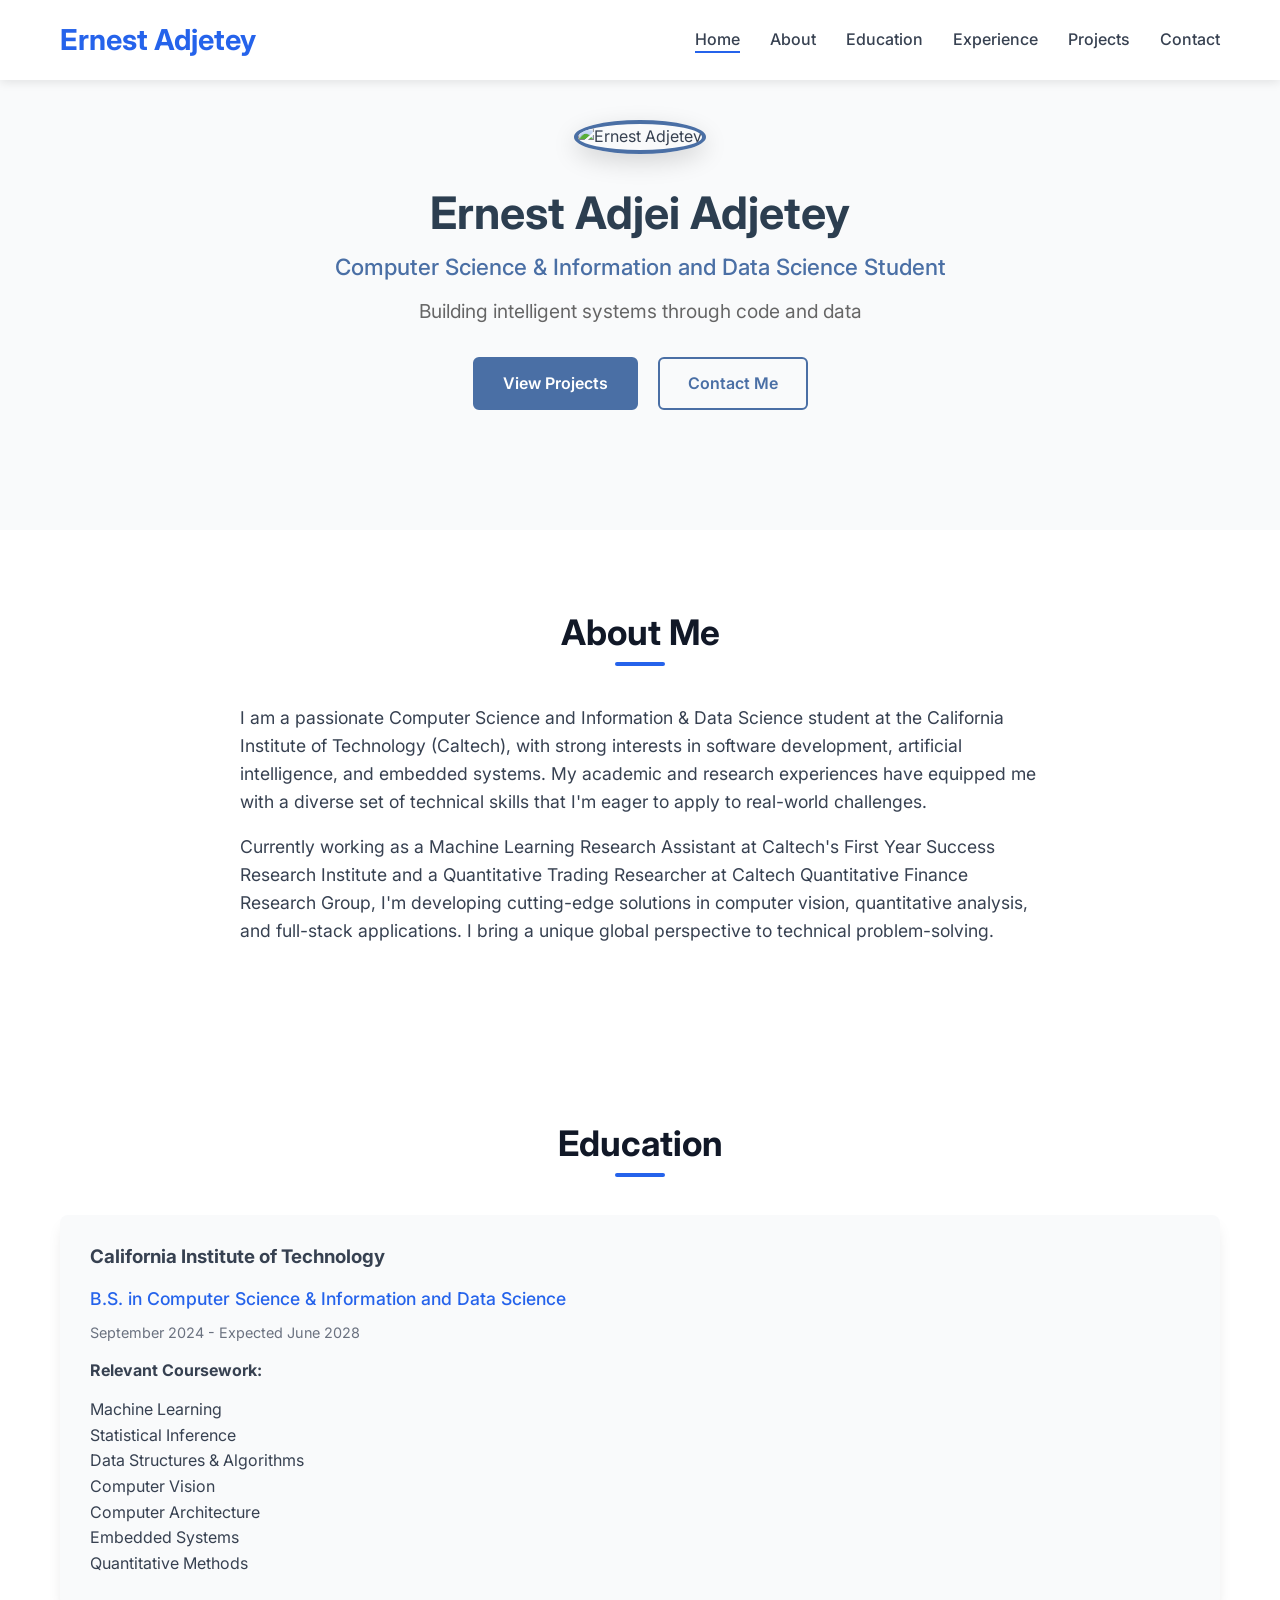
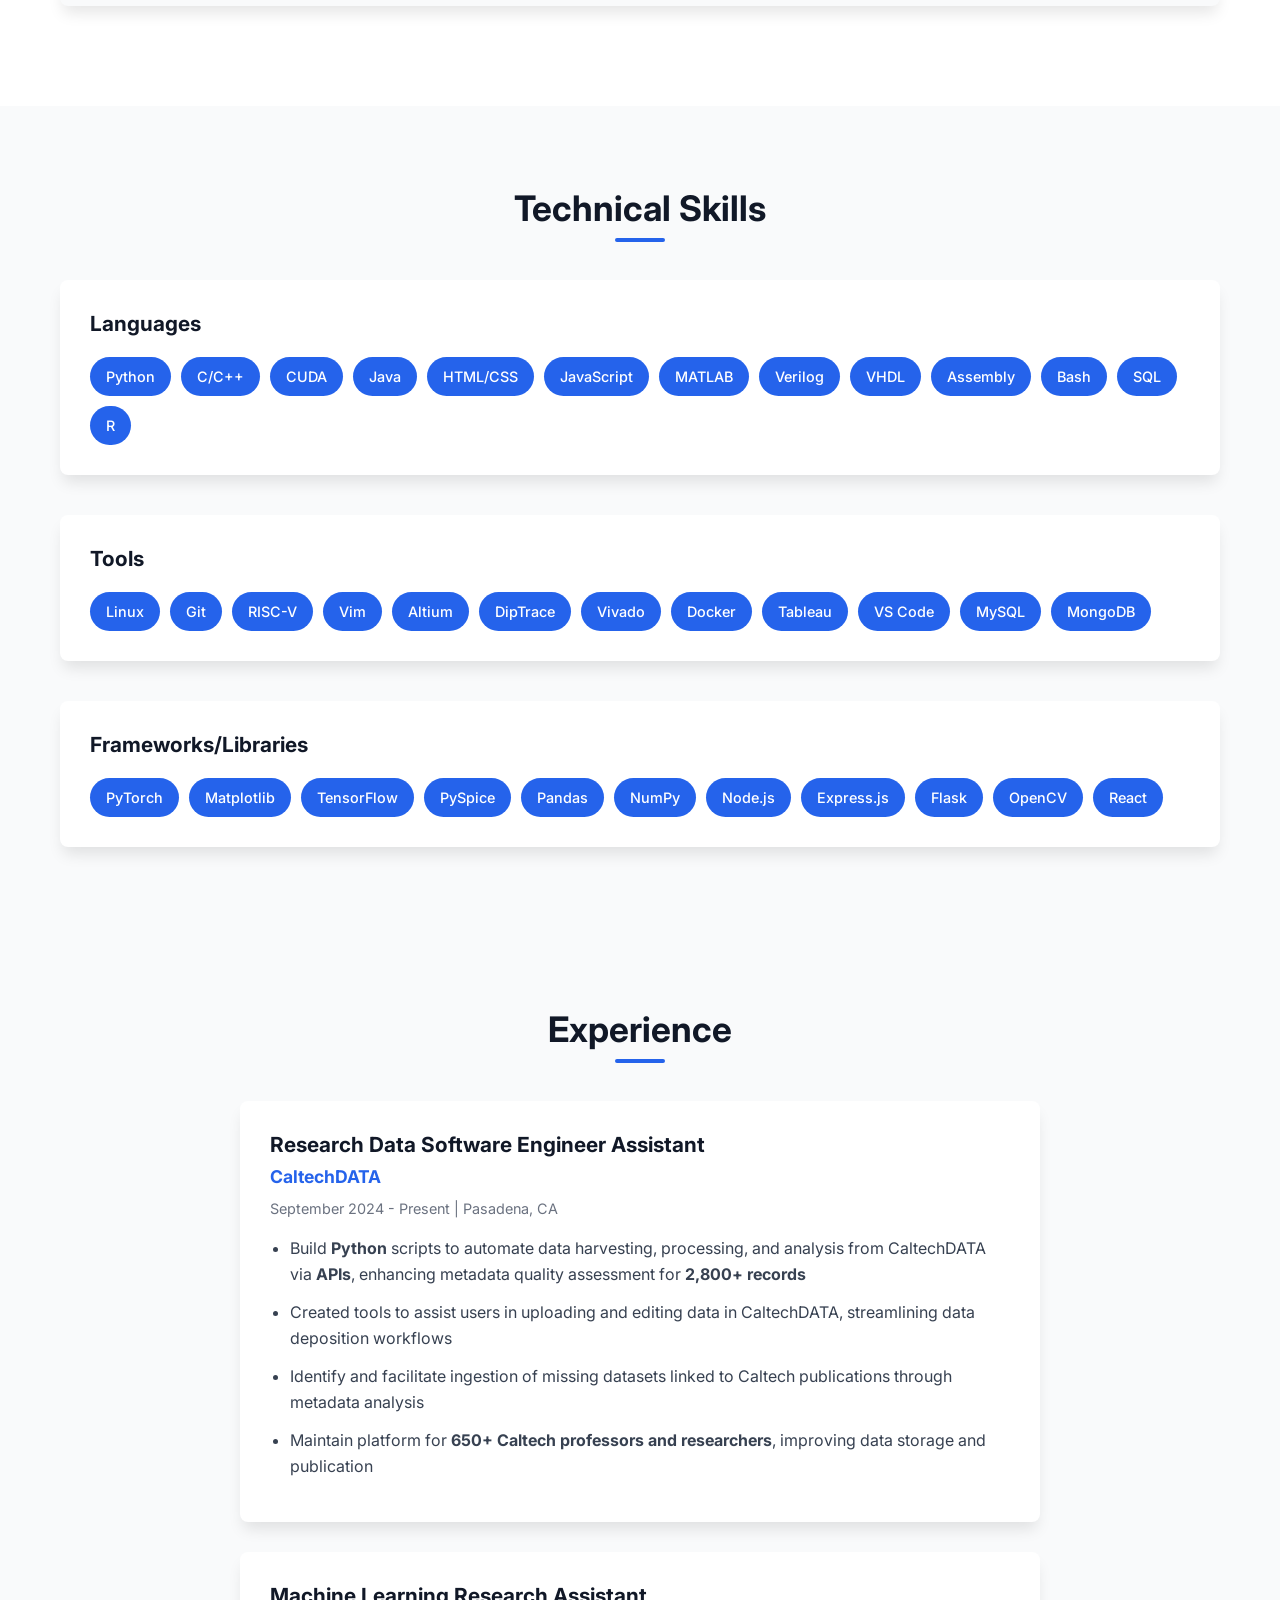
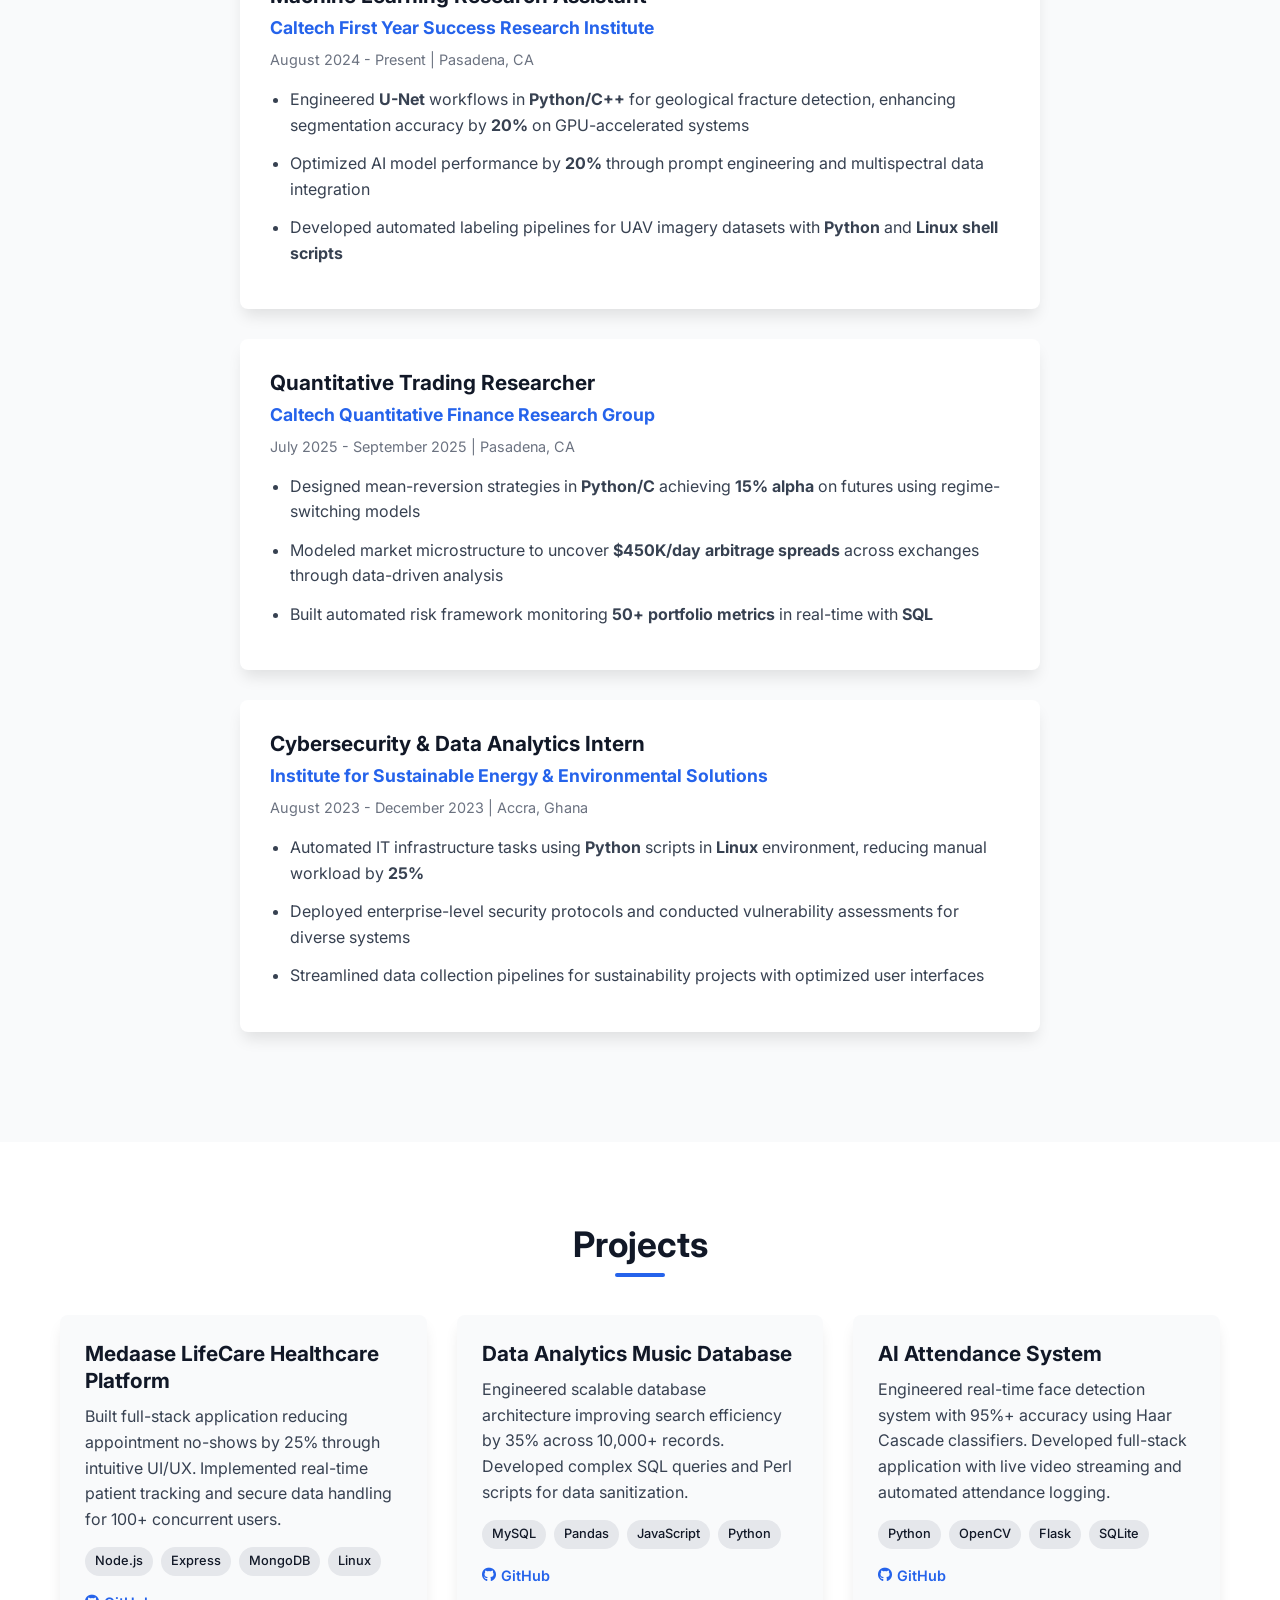
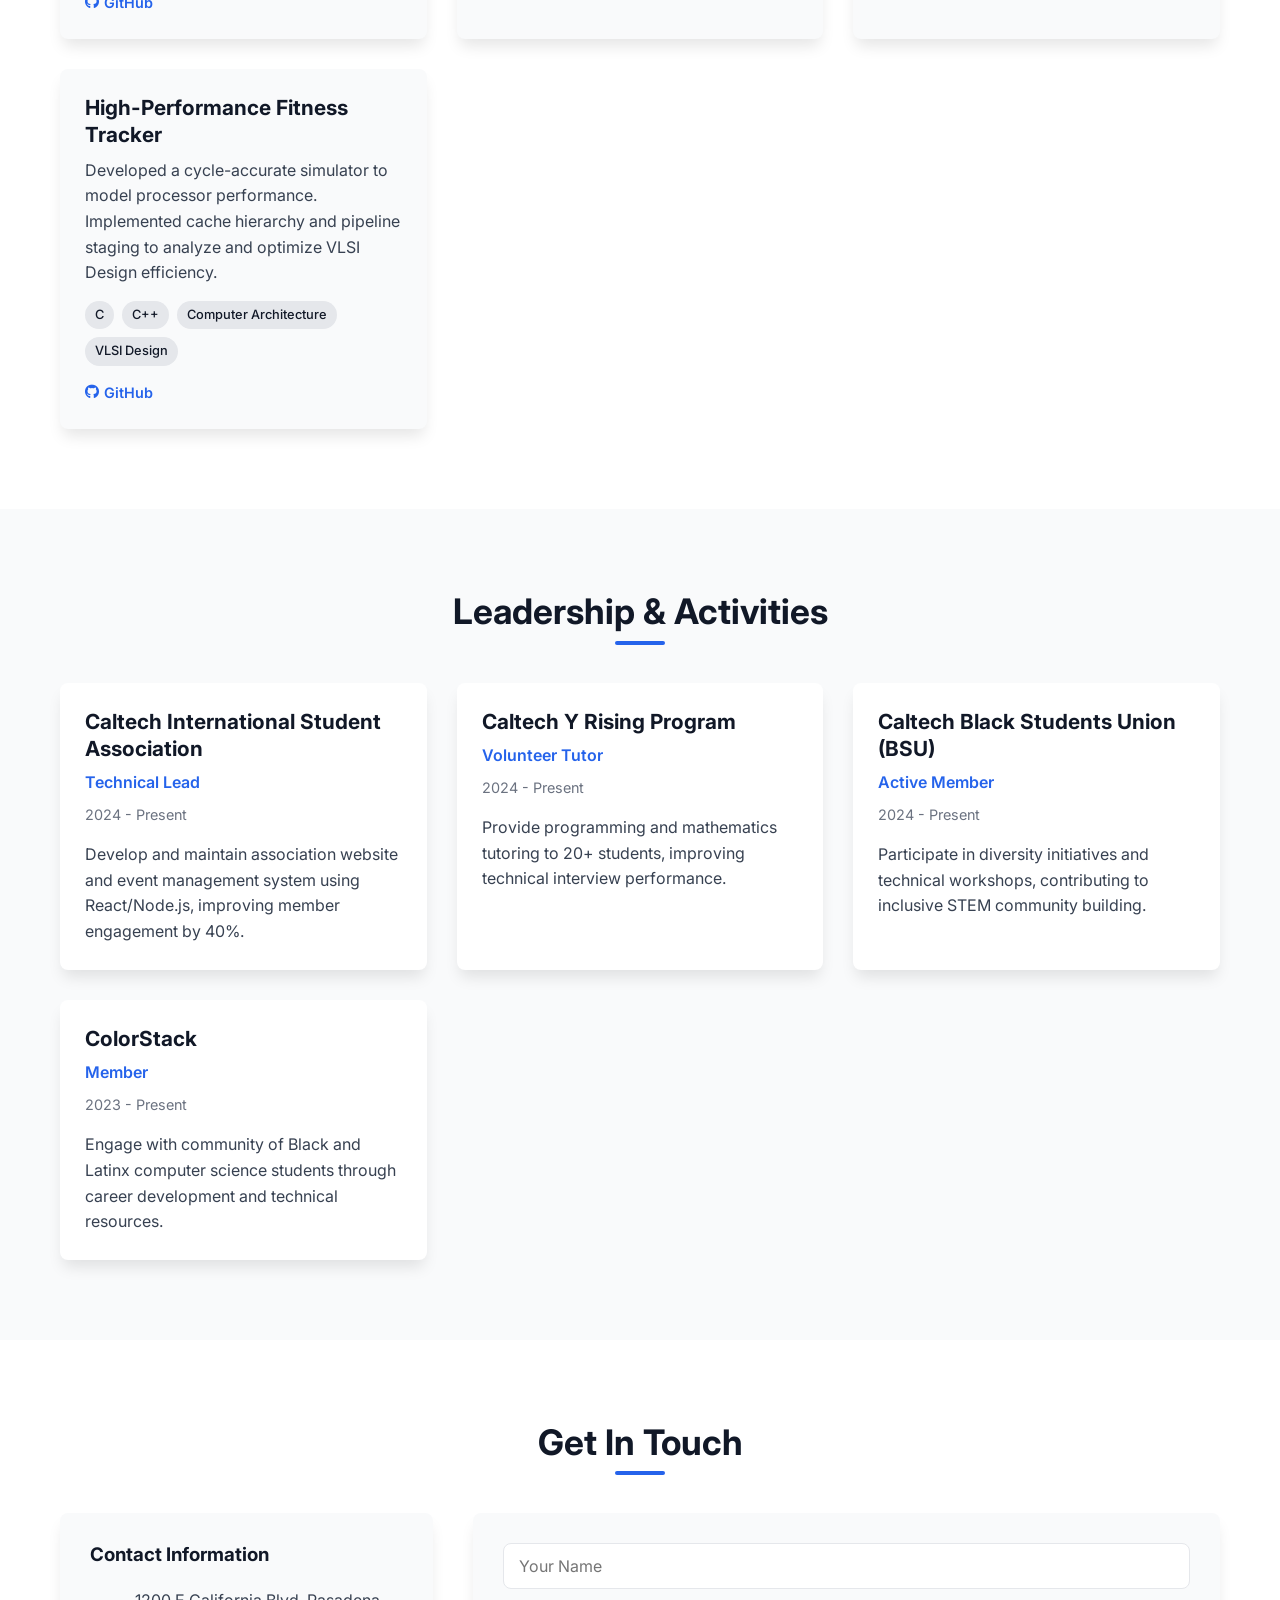
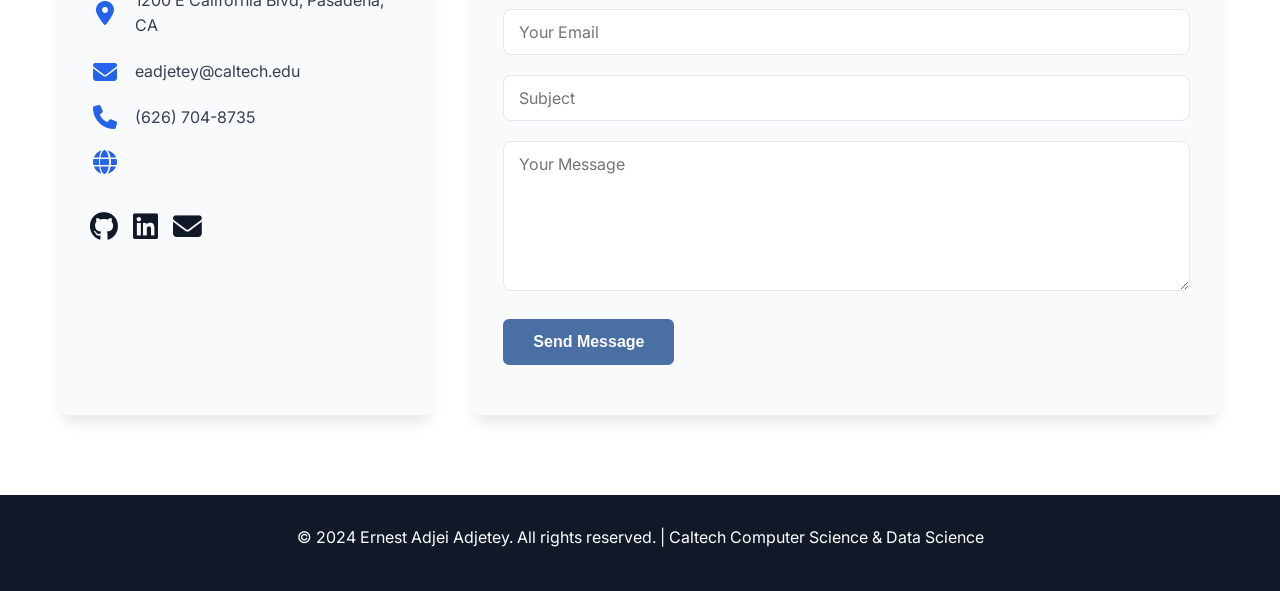
==== index.html @ bdce434f "Add files via upload" ====
<!DOCTYPE html>
<html lang="en">
<head>
    <meta charset="UTF-8">
    <meta name="viewport" content="width=device-width, initial-scale=1.0">
    <title>Ernest Adjei Adjetey | Portfolio</title>
    <link rel="stylesheet" href="style.css">
    <link rel="stylesheet" href="https://cdnjs.cloudflare.com/ajax/libs/font-awesome/6.4.0/css/all.min.css">
    <link href="https://fonts.googleapis.com/css2?family=Inter:wght@300;400;500;600;700;800&display=swap" rel="stylesheet">
</head>
<body>
    <!-- Navigation -->
    <header>
        <nav class="container">
            <div class="logo">Ernest Adjetey</div>
            <ul class="nav-links">
                <li><a href="#home" class="active">Home</a></li>
                <li><a href="#about">About</a></li>
                <li><a href="#education">Education</a></li>
                <li><a href="#experience">Experience</a></li>
                <li><a href="#projects">Projects</a></li>
                <li><a href="#contact">Contact</a></li>
            </ul>
            <div class="burger">
                <div class="line1"></div>
                <div class="line2"></div>
                <div class="line3"></div>
            </div>
        </nav>
    </header>

    <!-- Hero Section -->
    <section id="home" class="hero">
    <div class="container">
        <div class="hero-content">
            <div class="hero-image-center">
                <img src="Assets\profile.jpeg" alt="Ernest Adjetey" class="profile-img">
            </div>
            <div class="hero-text-center">
                <h1 class="hero-name">Ernest Adjei Adjetey</h1>
                <h2 class="hero-title">Computer Science & Information and Data Science Student</h2>
                <p class="hero-tagline">Building intelligent systems through code and data</p>
                <div class="cta-buttons">
                    <a href="#projects" class="btn primary-btn">View Projects</a>
                    <a href="#contact" class="btn secondary-btn">Contact Me</a>
                </div>
            </div>
        </div>
    </div>
    </section>

    <!-- About Section -->
    <section id="about" class="about">
        <div class="container">
            <h2 class="section-title">About Me</h2>
            <div class="about-content">
                <div class="about-text">
                    <p>I am a passionate Computer Science and Information & Data Science student at the California Institute of Technology (Caltech), with strong interests in software development, artificial intelligence, and embedded systems. My academic and research experiences have equipped me with a diverse set of technical skills that I'm eager to apply to real-world challenges.</p>
                    <p>Currently working as a Machine Learning Research Assistant at Caltech's First Year Success Research Institute and a Quantitative Trading Researcher at Caltech Quantitative Finance Research Group, I'm developing cutting-edge solutions in computer vision, quantitative analysis, and full-stack applications. I bring a unique global perspective to technical problem-solving.</p>
                </div>
            </div>
        </div>
    </section>

    <!-- Education Section -->
    <section id="education" class="education">
        <div class="container">
            <h2 class="section-title">Education</h2>
            <div class="education-item">
                <h3>California Institute of Technology</h3>
                <p class="degree">B.S. in Computer Science & Information and Data Science</p>
                <p class="duration">September 2024 - Expected June 2028</p>
                <h4>Relevant Coursework:</h4>
                <ul>
                    <li>Machine Learning</li>
                    <li>Statistical Inference</li>
                    <li>Data Structures & Algorithms</li>
                    <li>Computer Vision</li>
                    <li>Computer Architecture</li>
                    <li>Embedded Systems</li>
                    <li>Quantitative Methods</li>
                </ul>
            </div>
        </div>
    </section>

    <!-- Skills Section -->
    <section id="skills" class="skills">
        <div class="container">
            <h2 class="section-title">Technical Skills</h2>
            <div class="skills-content">
                <div class="skill-category">
                    <h3>Languages</h3>
                    <div class="skill-items">
                        <span class="skill-badge">Python</span>
                        <span class="skill-badge">C/C++</span>
                        <span class="skill-badge">CUDA</span>
                        <span class="skill-badge">Java</span>
                        <span class="skill-badge">HTML/CSS</span>
                        <span class="skill-badge">JavaScript</span>
                        <span class="skill-badge">MATLAB</span>
                        <span class="skill-badge">Verilog</span>
                        <span class="skill-badge">VHDL</span>
                        <span class="skill-badge">Assembly</span>
                        <span class="skill-badge">Bash</span>
                        <span class="skill-badge">SQL</span>
                        <span class="skill-badge">R</span>
                    </div>
                </div>
                <div class="skill-category">
                    <h3>Tools</h3>
                    <div class="skill-items">
                        <span class="skill-badge">Linux</span>
                        <span class="skill-badge">Git</span>
                        <span class="skill-badge">RISC-V</span>
                        <span class="skill-badge">Vim</span>
                        <span class="skill-badge">Altium</span>
                        <span class="skill-badge">DipTrace</span>
                        <span class="skill-badge">Vivado</span>
                        <span class="skill-badge">Docker</span>
                        <span class="skill-badge">Tableau</span>
                        <span class="skill-badge">VS Code</span>
                        <span class="skill-badge">MySQL</span>
                        <span class="skill-badge">MongoDB</span>
                    </div>
                </div>
                <div class="skill-category">
                    <h3>Frameworks/Libraries</h3>
                    <div class="skill-items">
                        <span class="skill-badge">PyTorch</span>
                        <span class="skill-badge">Matplotlib</span>
                        <span class="skill-badge">TensorFlow</span>
                        <span class="skill-badge">PySpice</span>
                        <span class="skill-badge">Pandas</span>
                        <span class="skill-badge">NumPy</span>
                        <span class="skill-badge">Node.js</span>
                        <span class="skill-badge">Express.js</span>
                        <span class="skill-badge">Flask</span>
                        <span class="skill-badge">OpenCV</span>
                        <span class="skill-badge">React</span>
                    </div>
                </div>
            </div>
        </div>
    </section>

    <!-- Experience Section -->
    <section id="experience" class="experience">
        <div class="container">
            <h2 class="section-title">Experience</h2>
            <div class="timeline">
                <!-- New Experience Added -->
                <div class="timeline-item">
                    <div class="timeline-content">
                        <h3>Research Data Software Engineer Assistant</h3>
                        <h4>CaltechDATA</h4>
                        <p class="duration">September 2024 - Present | Pasadena, CA</p>
                        <ul>
                            <li>Build <strong>Python</strong> scripts to automate data harvesting, processing, and analysis from CaltechDATA via <strong>APIs</strong>, enhancing metadata quality assessment for <strong>2,800+ records</strong></li>
                            <li>Created tools to assist users in uploading and editing data in CaltechDATA, streamlining data deposition workflows</li>
                            <li>Identify and facilitate ingestion of missing datasets linked to Caltech publications through metadata analysis</li>
                            <li>Maintain platform for <strong>650+ Caltech professors and researchers</strong>, improving data storage and publication</li>
                        </ul>
                    </div>
                </div>
                
                <div class="timeline-item">
                    <div class="timeline-content">
                        <h3>Machine Learning Research Assistant</h3>
                        <h4>Caltech First Year Success Research Institute</h4>
                        <p class="duration">August 2024 - Present | Pasadena, CA</p>
                        <ul>
                            <li>Engineered <strong>U-Net</strong> workflows in <strong>Python/C++</strong> for geological fracture detection, enhancing segmentation accuracy by <strong>20%</strong> on GPU-accelerated systems</li>
                            <li>Optimized AI model performance by <strong>20%</strong> through prompt engineering and multispectral data integration</li>
                            <li>Developed automated labeling pipelines for UAV imagery datasets with <strong>Python</strong> and <strong>Linux shell scripts</strong></li>
                        </ul>
                    </div>
                </div>
                
                <div class="timeline-item">
                    <div class="timeline-content">
                        <h3>Quantitative Trading Researcher</h3>
                        <h4>Caltech Quantitative Finance Research Group</h4>
                        <p class="duration">July 2025 - September 2025 | Pasadena, CA</p>
                        <ul>
                            <li>Designed mean-reversion strategies in <strong>Python/C</strong> achieving <strong>15% alpha</strong> on futures using regime-switching models</li>
                            <li>Modeled market microstructure to uncover <strong>$450K/day arbitrage spreads</strong> across exchanges through data-driven analysis</li>
                            <li>Built automated risk framework monitoring <strong>50+ portfolio metrics</strong> in real-time with <strong>SQL</strong></li>
                        </ul>
                    </div>
                </div>

                <div class="timeline-item">
                    <div class="timeline-content">
                        <h3>Cybersecurity & Data Analytics Intern</h3>
                        <h4>Institute for Sustainable Energy & Environmental Solutions</h4>
                        <p class="duration">August 2023 - December 2023 | Accra, Ghana</p>
                        <ul>
                            <li>Automated IT infrastructure tasks using <strong>Python</strong> scripts in <strong>Linux</strong> environment, reducing manual workload by <strong>25%</strong></li>
                            <li>Deployed enterprise-level security protocols and conducted vulnerability assessments for diverse systems</li>
                            <li>Streamlined data collection pipelines for sustainability projects with optimized user interfaces</li>
                        </ul>
                    </div>
                </div>
            </div>
        </div>
    </section>

    <!-- Projects Section -->
    <section id="projects" class="projects">
        <div class="container">
            <h2 class="section-title">Projects</h2>
            <div class="projects-grid">
                <!-- Project 1 -->
                <div class="project-card">
                    <div class="project-content">
                        <h3>Medaase LifeCare Healthcare Platform</h3>
                        <p>Built full-stack application reducing appointment no-shows by 25% through intuitive UI/UX. Implemented real-time patient tracking and secure data handling for 100+ concurrent users.</p>
                        <div class="tech-stack">
                            <span>Node.js</span>
                            <span>Express</span>
                            <span>MongoDB</span>
                            <span>Linux</span>
                        </div>
                        <div class="project-links">
                            <a href="https://github.com/ernest-adjetey/medaase-healthcare-system" class="project-link"><i class="fab fa-github"></i> GitHub</a>
                        </div>
                    </div>
                </div>
                <!-- Project 2 -->
                <div class="project-card">
                    <div class="project-content">
                        <h3>Data Analytics Music Database</h3>
                        <p>Engineered scalable database architecture improving search efficiency by 35% across 10,000+ records. Developed complex SQL queries and Perl scripts for data sanitization.</p>
                        <div class="tech-stack">
                            <span>MySQL</span>
                            <span>Pandas</span>
                            <span>JavaScript</span>
                            <span>Python</span>
                        </div>
                        <div class="project-links">
                            <a href="https://github.com/ernest-adjetey/music-database-app" class="project-link"><i class="fab fa-github"></i> GitHub</a>
                        </div>
                    </div>
                </div>
                <!-- Project 3 -->
                <div class="project-card">
                    <div class="project-content">
                        <h3>AI Attendance System</h3>
                        <p>Engineered real-time face detection system with 95%+ accuracy using Haar Cascade classifiers. Developed full-stack application with live video streaming and automated attendance logging.</p>
                        <div class="tech-stack">
                            <span>Python</span>
                            <span>OpenCV</span>
                            <span>Flask</span>
                            <span>SQLite</span>
                        </div>
                        <div class="project-links">
                            <a href="https://github.com/ernest-adjetey/ai-attendance-system" class="project-link"><i class="fab fa-github"></i> GitHub</a>
                        </div>
                    </div>
                </div>
                <!-- Project 4 -->
                <div class="project-card">
                    <div class="project-content">
                        <h3>High-Performance Fitness Tracker</h3>
                        <p>Developed a cycle-accurate simulator to model processor performance. Implemented cache hierarchy and pipeline staging to analyze and optimize VLSI Design efficiency.</p>
                        <div class="tech-stack">
                            <span>C</span>
                            <span>C++</span>
                            <span>Computer Architecture</span>
                            <span>VLSI Design</span>
                        </div>
                        <div class="project-links">
                            <a href="https://github.com/ernest-adjetey/fitness-tracker-db" class="project-link"><i class="fab fa-github"></i> GitHub</a>
                        </div>
                    </div>
                </div>
            </div>
        </div>
    </section>

    <!-- Activities Section -->
    <section class="activities">
        <div class="container">
            <h2 class="section-title">Leadership & Activities</h2>
            <div class="activities-grid">
                <div class="activity-card">
                    <h3>Caltech International Student Association</h3>
                    <p class="role">Technical Lead</p>
                    <p class="duration">2024 - Present</p>
                    <p>Develop and maintain association website and event management system using React/Node.js, improving member engagement by 40%.</p>
                </div>
                <div class="activity-card">
                    <h3>Caltech Y Rising Program</h3>
                    <p class="role">Volunteer Tutor</p>
                    <p class="duration">2024 - Present</p>
                    <p>Provide programming and mathematics tutoring to 20+ students, improving technical interview performance.</p>
                </div>
                <div class="activity-card">
                    <h3>Caltech Black Students Union (BSU)</h3>
                    <p class="role">Active Member</p>
                    <p class="duration">2024 - Present</p>
                    <p>Participate in diversity initiatives and technical workshops, contributing to inclusive STEM community building.</p>
                </div>
                <div class="activity-card">
                    <h3>ColorStack</h3>
                    <p class="role">Member</p>
                    <p class="duration">2023 - Present</p>
                    <p>Engage with community of Black and Latinx computer science students through career development and technical resources.</p>
                </div>
            </div>
        </div>
    </section>

    <!-- Contact Section -->
    <section id="contact" class="contact">
        <div class="container">
            <h2 class="section-title">Get In Touch</h2>
            <div class="contact-content">
                <div class="contact-info">
                    <h3>Contact Information</h3>
                    <div class="contact-item">
                        <i class="fas fa-map-marker-alt"></i>
                        <p>1200 E California Blvd, Pasadena, CA</p>
                    </div>
                    <div class="contact-item">
                        <i class="fas fa-envelope"></i>
                        <p>eadjetey@caltech.edu</p>
                    </div>
                    <div class="contact-item">
                        <i class="fas fa-phone"></i>
                        <p>(626) 704-8735</p>
                    </div>
                    <div class="contact-item">
                        <i class="fas fa-globe"></i>
                    </div>
                    <div class="social-links">
                        <a href="https://github.com/ernest-adjetey"><i class="fab fa-github"></i></a>
                        <a href="https://www.linkedin.com/in/ernest-adjetey-084008213"><i class="fab fa-linkedin"></i></a>
                        <a href="mailto:eadjetey@caltech.edu"><i class="fas fa-envelope"></i></a>
                    </div>
                </div>
                <div class="contact-form">
                    <form id="contactForm">
                        <div class="form-group">
                            <input type="text" id="name" placeholder="Your Name" required>
                        </div>
                        <div class="form-group">
                            <input type="email" id="email" placeholder="Your Email" required>
                        </div>
                        <div class="form-group">
                            <input type="text" id="subject" placeholder="Subject" required>
                        </div>
                        <div class="form-group">
                            <textarea id="message" placeholder="Your Message" required></textarea>
                        </div>
                        <button type="submit" class="btn primary-btn">Send Message</button>
                    </form>
                    <div id="form-status"></div>
                </div>
            </div>
        </div>
    </section>

    <!-- Footer -->
    <footer>
        <div class="container">
            <p>&copy; 2024 Ernest Adjei Adjetey. All rights reserved. | Caltech Computer Science & Data Science</p>
        </div>
    </footer>

    <script src="script.js"></script>
</body>
</html>
---- style.css ----
/* Base styles and variables */
:root {
    --primary-color: #2563eb;
    --secondary-color: #1d4ed8;
    --dark-color: #111827;
    --light-color: #f9fafb;
    --text-color: #374151;
    --border-color: #e5e7eb;
    --gradient: linear-gradient(135deg, #e8ebf3 0%, #36368a 100%);
    --shadow: 0 10px 15px -3px rgba(0, 0, 0, 0.1);
    --transition: all 0.3s ease;
}

* {
    margin: 0;
    padding: 0;
    box-sizing: border-box;
}

html {
    scroll-behavior: smooth;
    scroll-padding-top: 80px;
}

body {
    font-family: 'Inter', -apple-system, BlinkMacSystemFont, 'Segoe UI', Roboto, Oxygen,
        Ubuntu, Cantarell, 'Open Sans', 'Helvetica Neue', sans-serif;
    line-height: 1.6;
    color: var(--text-color);
    background-color: var(--light-color);
    overflow-x: hidden;
}

.container {
    width: 100%;
    max-width: 1200px;
    margin: 0 auto;
    padding: 0 20px;
}

section {
    padding: 80px 0;
}

h1, h2, h3, h4, h5, h6 {
    margin-bottom: 1rem;
    line-height: 1.3;
}

a {
    text-decoration: none;
    color: inherit;
    transition: var(--transition);
}

ul {
    list-style: none;
}

img {
    max-width: 100%;
    height: auto;
}

.section-title {
    font-size: 2.2rem;
    font-weight: 700;
    text-align: center;
    margin-bottom: 3rem;
    position: relative;
    color: var(--dark-color);
}

.section-title::after {
    content: '';
    position: absolute;
    bottom: -10px;
    left: 50%;
    transform: translateX(-50%);
    width: 50px;
    height: 4px;
    background: var(--primary-color);
    border-radius: 2px;
}

.btn {
    display: inline-block;
    padding: 12px 28px;
    border-radius: 8px;
    font-weight: 600;
    text-align: center;
    cursor: pointer;
    transition: var(--transition);
    border: none;
    outline: none;
}

.primary-btn {
    background: var(--primary-color);
    color: white;
}

.primary-btn:hover {
    background: var(--secondary-color);
    transform: translateY(-3px);
    box-shadow: var(--shadow);
}

.secondary-btn {
    background: transparent;
    color: var(--primary-color);
    border: 2px solid var(--primary-color);
}

.secondary-btn:hover {
    background: var(--primary-color);
    color: white;
    transform: translateY(-3px);
    box-shadow: var(--shadow);
}

/* Header styles */
header {
    position: fixed;
    top: 0;
    left: 0;
    width: 100%;
    background-color: rgba(255, 255, 255, 0.95);
    box-shadow: 0 2px 10px rgba(0, 0, 0, 0.1);
    z-index: 1000;
    backdrop-filter: blur(10px);
    transition: var(--transition);
}

header .container {
    display: flex;
    justify-content: space-between;
    align-items: center;
    height: 80px;
}

.logo {
    font-size: 1.8rem;
    font-weight: 700;
    color: var(--primary-color);
}

.nav-links {
    display: flex;
    gap: 30px;
}

.nav-links a {
    font-weight: 500;
    position: relative;
}

.nav-links a::after {
    content: '';
    position: absolute;
    width: 0;
    height: 2px;
    bottom: -4px;
    left: 0;
    background-color: var(--primary-color);
    transition: var(--transition);
}

.nav-links a:hover::after,
.nav-links a.active::after {
    width: 100%;
}

.burger {
    display: none;
    cursor: pointer;
}

.burger div {
    width: 25px;
    height: 3px;
    background-color: var(--dark-color);
    margin: 5px;
    transition: all 0.3s ease;
}

/* Hero Section - Centered Layout */
.hero-content {
    display: flex;
    flex-direction: column;
    align-items: center;
    text-align: center;
    padding: 40px 0;
}

.hero-image-center {
    margin-bottom: 30px;
}

.profile-img {
    width: 250px;
    height: 250px;
    border-radius: 50%;
    object-fit: cover;
    border: 4px solid #4a6fa5;
    box-shadow: 0 8px 25px rgba(0, 0, 0, 0.15);
}

.hero-text-center {
    max-width: 800px;
    margin: 0 auto;
}

.hero-name {
    font-size: 2.8rem;
    margin-bottom: 10px;
    color: #2c3e50;
}

.hero-title {
    font-size: 1.4rem;
    color: #4a6fa5;
    margin-bottom: 15px;
    font-weight: 500;
}

.hero-tagline {
    font-size: 1.2rem;
    color: #666;
    margin-bottom: 30px;
    line-height: 1.6;
    max-width: 600px;
    margin-left: auto;
    margin-right: auto;
}

.cta-buttons {
    display: flex;
    gap: 20px;
    justify-content: center;
    flex-wrap: wrap;
}

.btn {
    padding: 12px 28px;
    border-radius: 6px;
    text-decoration: none;
    font-weight: 600;
    font-size: 1rem;
    transition: all 0.3s ease;
    display: inline-block;
}

.primary-btn {
    background-color: #4a6fa5;
    color: white;
    border: 2px solid #4a6fa5;
}

.primary-btn:hover {
    background-color: #3a5a80;
    border-color: #3a5a80;
    transform: translateY(-2px);
    box-shadow: 0 5px 15px rgba(74, 111, 165, 0.3);
}

.secondary-btn {
    background-color: transparent;
    color: #4a6fa5;
    border: 2px solid #4a6fa5;
}

.secondary-btn:hover {
    background-color: #4a6fa5;
    color: white;
    transform: translateY(-2px);
}

/* Mobile responsive */
@media (max-width: 768px) {
    .hero-name {
        font-size: 2.2rem;
    }
    
    .hero-title {
        font-size: 1.2rem;
    }
    
    .hero-tagline {
        font-size: 1.1rem;
    }
    
    .profile-img {
        width: 220px;
        height: 220px;
    }
    
    .cta-buttons {
        flex-direction: column;
        align-items: center;
    }
    
    .btn {
        width: 200px;
        text-align: center;
    }
}

/* About section */
.about {
    background-color: white;
}

.about-content {
    display: flex;
    justify-content: center;
    align-items: center;
    gap: 40px;
}

.profile-image {
    flex-shrink: 0;
    width: 200px;
    height: 200px;
    overflow: hidden;
    border-radius: 50%;
    box-shadow: var(--shadow);
    border: 4px solid var(--primary-color);
}

.profile-image img {
    width: 100%;
    height: 100%;
    object-fit: cover;
}

.about-text {
    max-width: 800px;
    font-size: 1.1rem;
}

.about-text p {
    margin-bottom: 1rem;
}

/* Skills section */
.skills {
    background-color: var(--light-color);
}

.skills-content {
    display: grid;
    grid-template-columns: 1fr;
    gap: 40px;
}

.skill-category {
    background: white;
    border-radius: 8px;
    padding: 30px;
    box-shadow: var(--shadow);
}

.skill-category h3 {
    margin-bottom: 20px;
    font-size: 1.3rem;
    color: var(--dark-color);
}

.skill-items {
    display: flex;
    flex-wrap: wrap;
    gap: 10px;
}

.skill-badge {
    background-color: var(--primary-color);
    color: white;
    padding: 8px 16px;
    border-radius: 20px;
    font-size: 0.9rem;
    font-weight: 500;
}

/* Education section */
.education {
    background-color: white;
}

.education-item {
    background: var(--light-color);
    border-radius: 8px;
    padding: 30px;
    box-shadow: var(--shadow);
    margin-bottom: 20px;
}

.education-info h3 {
    font-size: 1.4rem;
    color: var(--dark-color);
}

.degree {
    font-size: 1.1rem;
    font-weight: 500;
    color: var(--primary-color);
    margin-bottom: 0.5rem;
}

.duration {
    font-size: 0.9rem;
    color: #6b7280;
    margin-bottom: 1rem;
}

.education-info h4 {
    font-size: 1.1rem;
    margin-top: 1rem;
    margin-bottom: 0.5rem;
}

.education-info ul {
    list-style-type: disc;
    padding-left: 20px;
}

.education-info li {
    margin-bottom: 0.5rem;
}

/* Experience section */
.experience {
    background-color: var(--light-color);
}

.timeline {
    position: relative;
    max-width: 800px;
    margin: 0 auto;
}

.timeline-item {
    position: relative;
    background: white;
    border-radius: 8px;
    padding: 30px;
    box-shadow: var(--shadow);
    margin-bottom: 30px;
}

.timeline-content h3 {
    font-size: 1.3rem;
    color: var(--dark-color);
    margin-bottom: 0.5rem;
}

.timeline-content h4 {
    font-size: 1.1rem;
    color: var(--primary-color);
    margin-bottom: 0.5rem;
}

.timeline-content ul {
    list-style-type: disc;
    padding-left: 20px;
    margin-top: 1rem;
}

.timeline-content li {
    margin-bottom: 0.8rem;
}

/* Projects section */
.projects {
    background-color: white;
}

.projects-grid {
    display: grid;
    grid-template-columns: repeat(auto-fill, minmax(300px, 1fr));
    gap: 30px;
}

.project-card {
    background: var(--light-color);
    border-radius: 8px;
    overflow: hidden;
    box-shadow: var(--shadow);
    transition: var(--transition);
}

.project-card:hover {
    transform: translateY(-5px);
    box-shadow: 0 15px 30px rgba(0, 0, 0, 0.15);
}

.project-content {
    padding: 25px;
}

.project-content h3 {
    font-size: 1.3rem;
    margin-bottom: 10px;
    color: var(--dark-color);
}

.project-content p {
    margin-bottom: 15px;
    color: var(--text-color);
}

.tech-stack {
    display: flex;
    flex-wrap: wrap;
    gap: 8px;
    margin-bottom: 15px;
}

.tech-stack span {
    background-color: #e5e7eb;
    color: var(--dark-color);
    padding: 4px 10px;
    border-radius: 20px;
    font-size: 0.8rem;
    font-weight: 500;
}

.project-links {
    display: flex;
    gap: 15px;
    margin-top: 15px;
}

.project-link {
    color: var(--primary-color);
    font-weight: 600;
    font-size: 0.9rem;
    display: flex;
    align-items: center;
    gap: 5px;
}

.project-link:hover {
    text-decoration: underline;
}

/* Activities section */
.activities {
    background-color: var(--light-color);
}

.activities-grid {
    display: grid;
    grid-template-columns: repeat(auto-fill, minmax(300px, 1fr));
    gap: 30px;
}

.activity-card {
    background: white;
    border-radius: 8px;
    padding: 25px;
    box-shadow: var(--shadow);
    transition: var(--transition);
}

.activity-card:hover {
    transform: translateY(-5px);
    box-shadow: 0 15px 30px rgba(0, 0, 0, 0.15);
}

.activity-card h3 {
    font-size: 1.3rem;
    color: var(--dark-color);
    margin-bottom: 0.5rem;
}

.role {
    font-weight: 600;
    color: var(--primary-color);
    margin-bottom: 0.5rem;
}

.duration {
    font-size: 0.9rem;
    color: #6b7280;
    margin-bottom: 1rem;
}

/* Contact section */
.contact {
    background-color: white;
}

.contact-content {
    display: grid;
    grid-template-columns: 1fr 2fr;
    gap: 40px;
}

.contact-info {
    background: var(--light-color);
    border-radius: 8px;
    padding: 30px;
    box-shadow: var(--shadow);
}

.contact-info h3 {
    margin-bottom: 20px;
    color: var(--dark-color);
}

.contact-item {
    display: flex;
    align-items: center;
    margin-bottom: 20px;
}

.contact-item i {
    font-size: 1.5rem;
    color: var(--primary-color);
    margin-right: 15px;
    min-width: 30px;
    text-align: center;
}

.social-links {
    display: flex;
    gap: 15px;
    margin-top: 30px;
}

.social-links a {
    font-size: 1.8rem;
    color: var(--dark-color);
    transition: var(--transition);
}

.social-links a:hover {
    color: var(--primary-color);
    transform: translateY(-3px);
}

.contact-form {
    background: var(--light-color);
    border-radius: 8px;
    padding: 30px;
    box-shadow: var(--shadow);
}

.form-group {
    margin-bottom: 20px;
}

.form-group input,
.form-group textarea {
    width: 100%;
    padding: 12px 15px;
    border-radius: 8px;
    border: 1px solid var(--border-color);
    font-size: 1rem;
    transition: var(--transition);
    font-family: inherit;
}

.form-group input:focus,
.form-group textarea:focus {
    outline: none;
    border-color: var(--primary-color);
    box-shadow: 0 0 0 3px rgba(37, 99, 235, 0.2);
}

.form-group textarea {
    min-height: 150px;
    resize: vertical;
}

/* Form status messages */
#form-status {
    margin-top: 20px;
}

.form-success {
    color: #059669;
    padding: 10px;
    background-color: #d1fae5;
    border-radius: 6px;
}

.form-error {
    color: #dc2626;
    padding: 10px;
    background-color: #fee2e2;
    border-radius: 6px;
}

/* Footer */
footer {
    background-color: var(--dark-color);
    color: white;
    text-align: center;
    padding: 30px 0;
}

footer p {
    margin-bottom: 10px;
}

/* Animation for project cards */
@keyframes fadeInUp {
    from {
        opacity: 0;
        transform: translateY(30px);
    }
    to {
        opacity: 1;
        transform: translateY(0);
    }
}

.project-card {
    animation: fadeInUp 0.6s ease-out;
}

/* Media queries for responsiveness */
@media screen and (max-width: 992px) {
    .contact-content {
        grid-template-columns: 1fr;
    }
    
    .hero-name {
        font-size: 3rem;
    }
    
    .hero-title {
        font-size: 1.5rem;
    }
}

@media screen and (max-width: 768px) {
    body {
        font-size: 0.95rem;
    }
    
    .section-title {
        font-size: 1.8rem;
    }
    
    .hero-name {
        font-size: 2.5rem;
    }
    
    .hero-title {
        font-size: 1.3rem;
    }
    
    .cta-buttons {
        flex-direction: column;
        align-items: center;
    }
    
    .cta-buttons .btn {
        width: 200px;
        margin-bottom: 10px;
    }
    
    .nav-links {
        position: fixed;
        right: 0;
        height: 92vh;
        top: 80px;
        background-color: rgba(255, 255, 255, 0.95);
        backdrop-filter: blur(10px);
        display: flex;
        flex-direction: column;
        align-items: center;
        justify-content: space-around;
        width: 50%;
        transform: translateX(100%);
        transition: transform 0.5s ease-in;
        box-shadow: -5px 0 10px rgba(0, 0, 0, 0.1);
        z-index: -1;
        padding: 20px 0;
    }
    
    .nav-active {
        transform: translateX(0%);
    }
    
    .burger {
        display: block;
    }
    
    .about-content {
        text-align: center;
    }
    
    .projects-grid,
    .activities-grid {
        grid-template-columns: 1fr;
    }
    
    .toggle .line1 {
        transform: rotate(-45deg) translate(-5px, 6px);
    }
    
    .toggle .line2 {
        opacity: 0;
    }
    
    .toggle .line3 {
        transform: rotate(45deg) translate(-5px, -6px);
    }
}

@media screen and (max-width: 576px) {
    .nav-links {
        width: 100%;
    }
    
    .hero-name {
        font-size: 2rem;
    }
    
    .hero-title {
        font-size: 1.1rem;
    }
    
    .hero-tagline {
        font-size: 1rem;
    }
    
    .container {
        padding: 0 15px;
    }
    
    section {
        padding: 60px 0;
    }
}
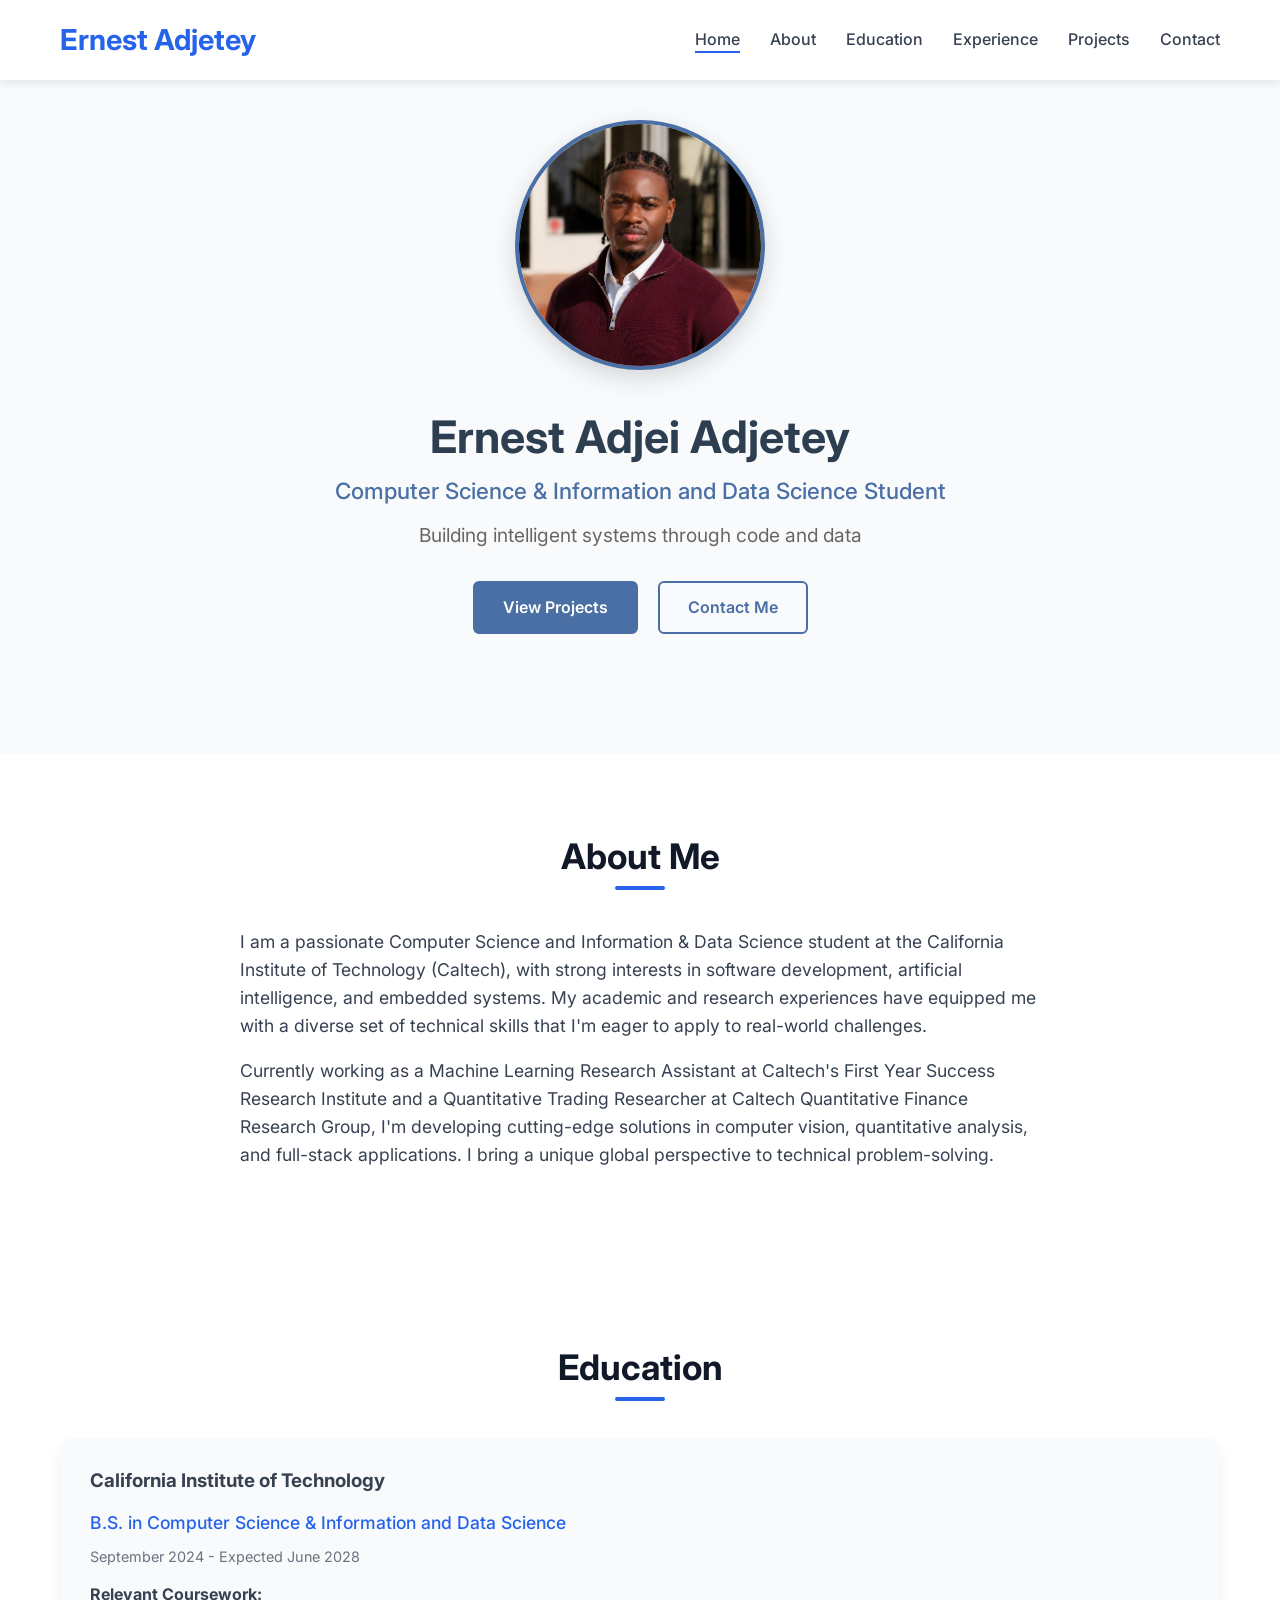
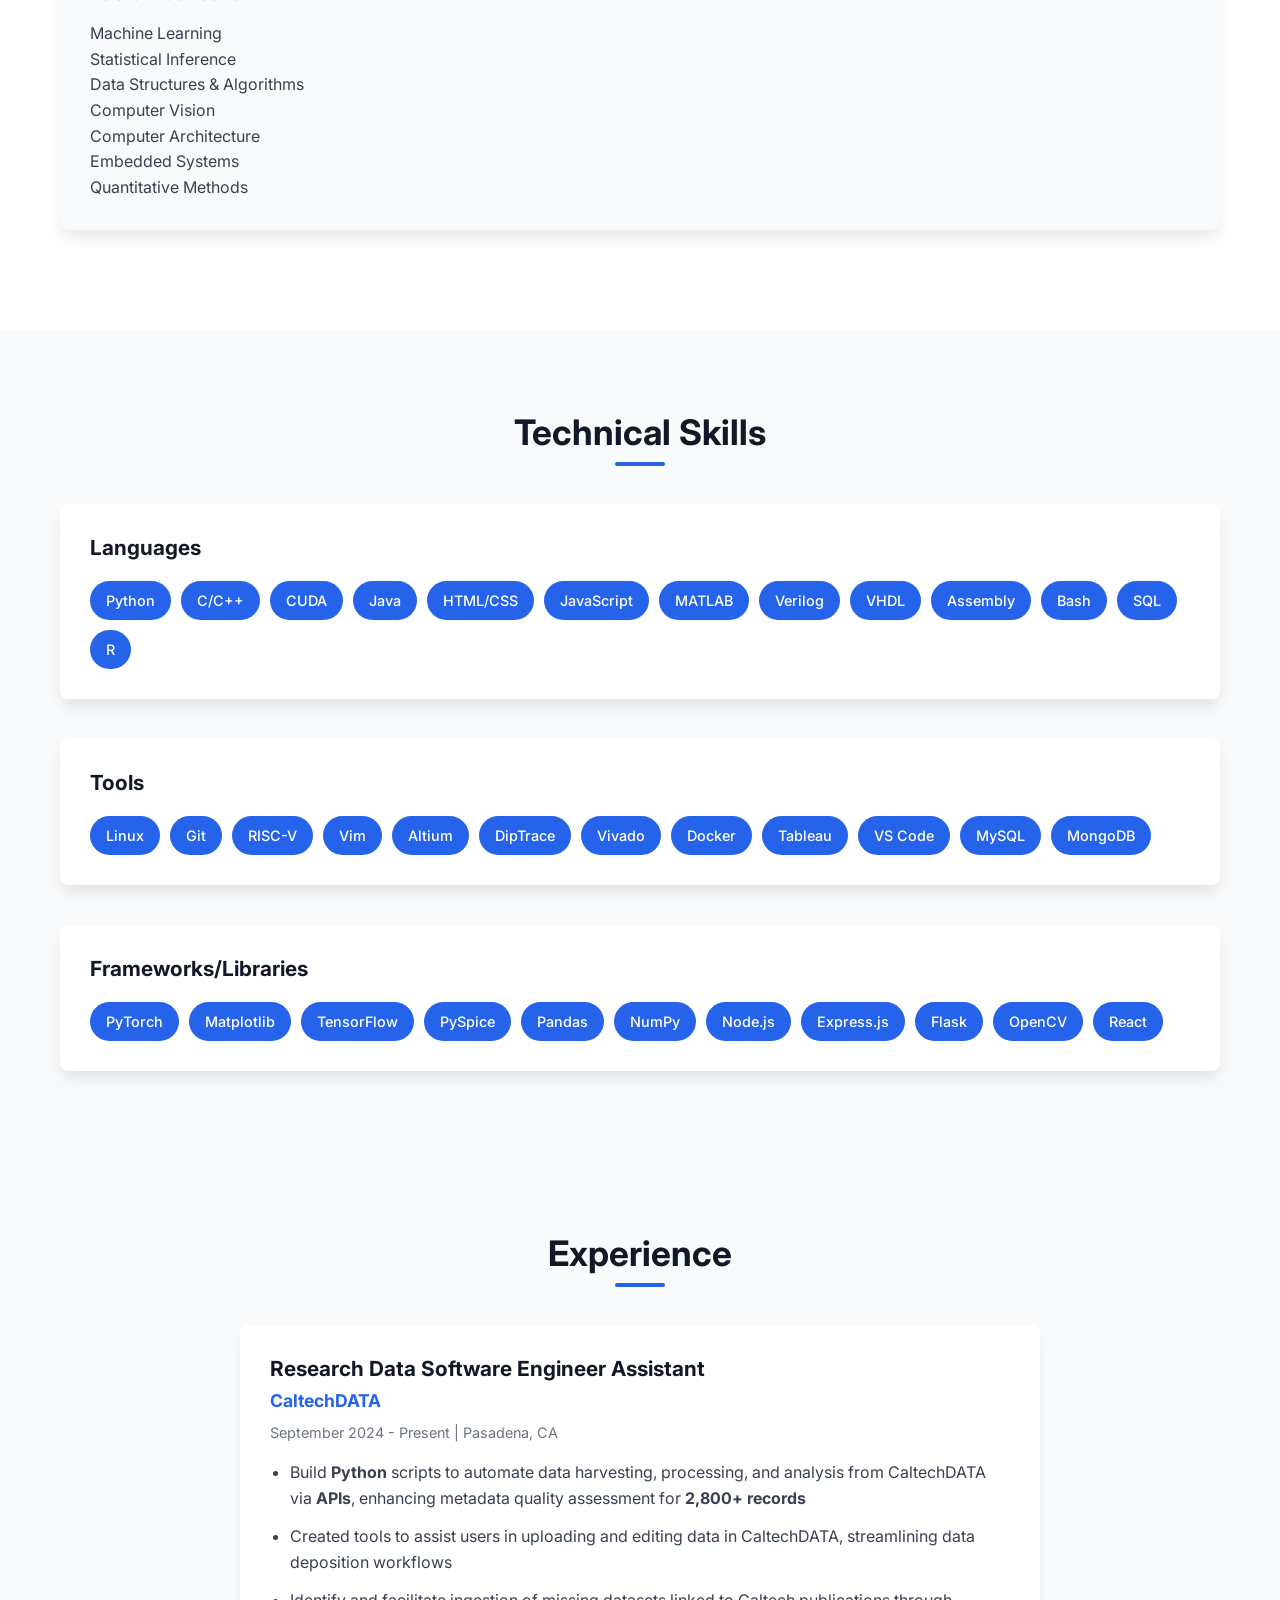
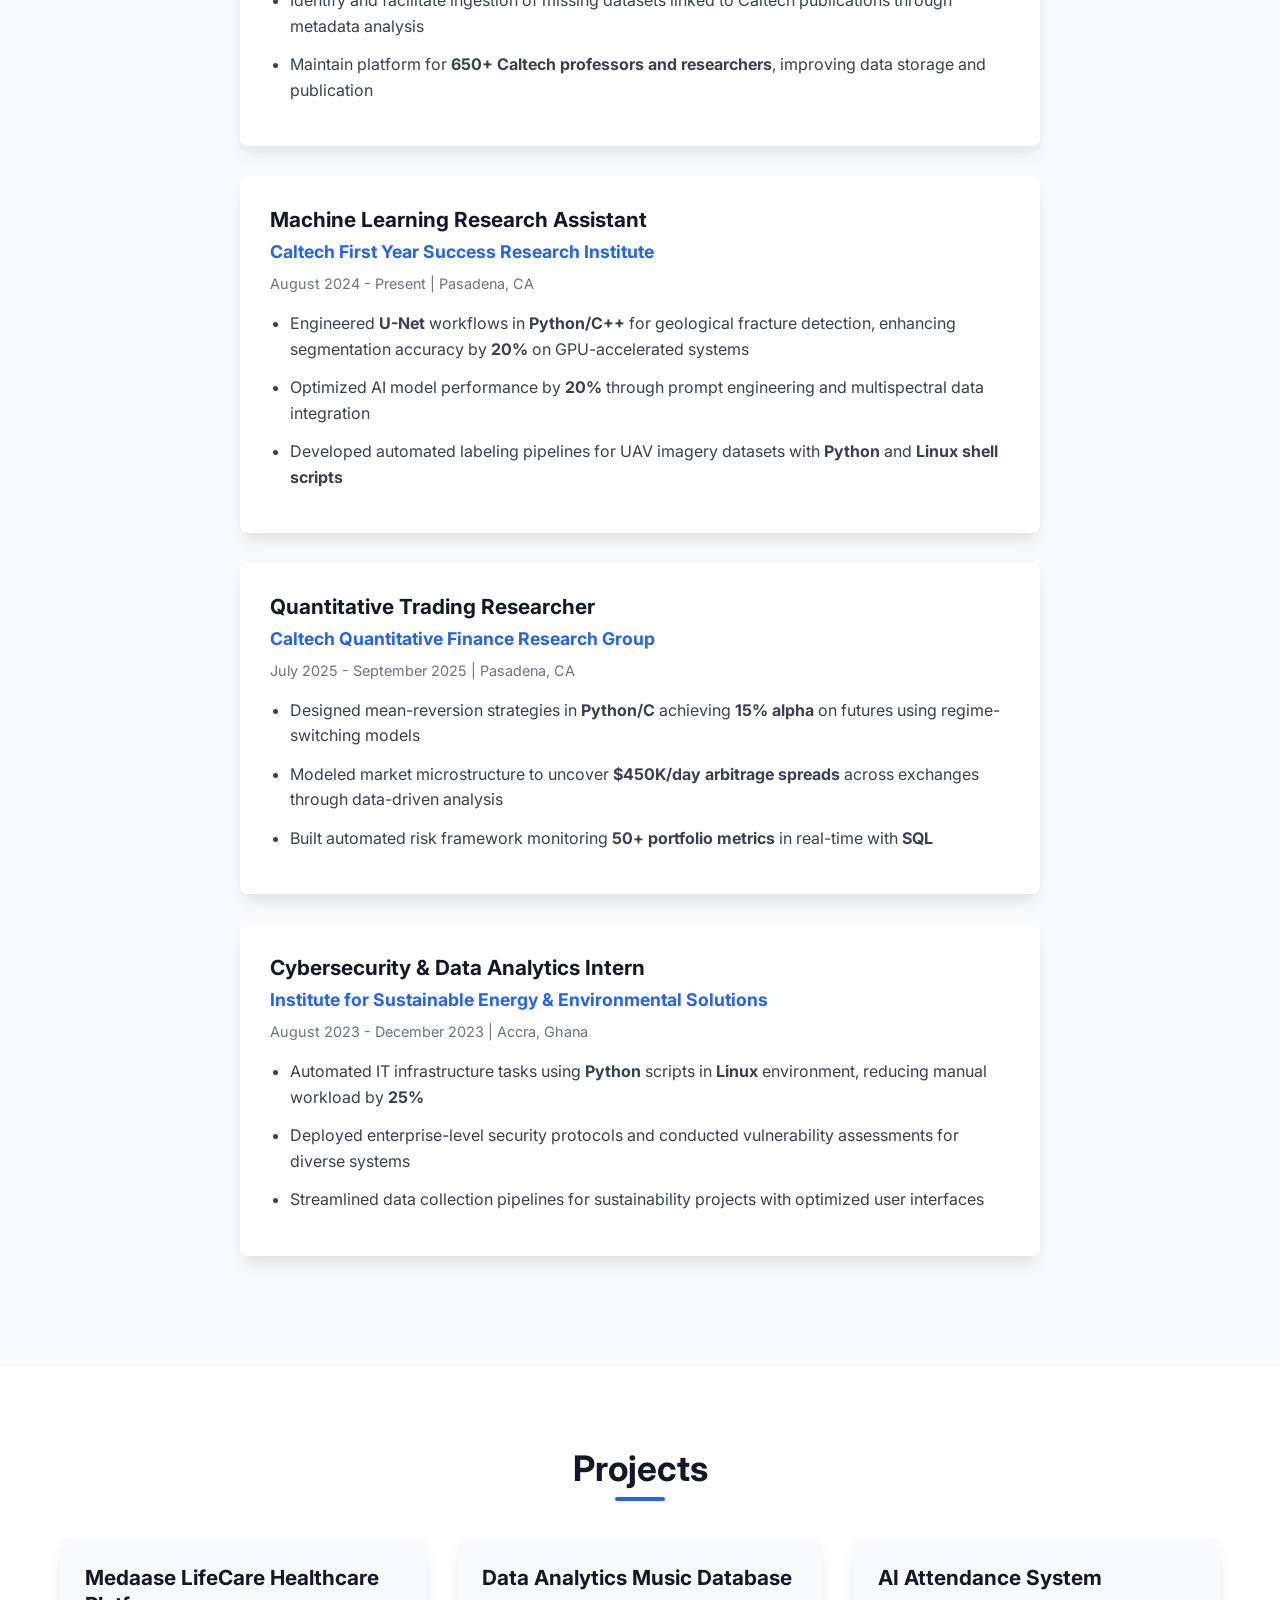
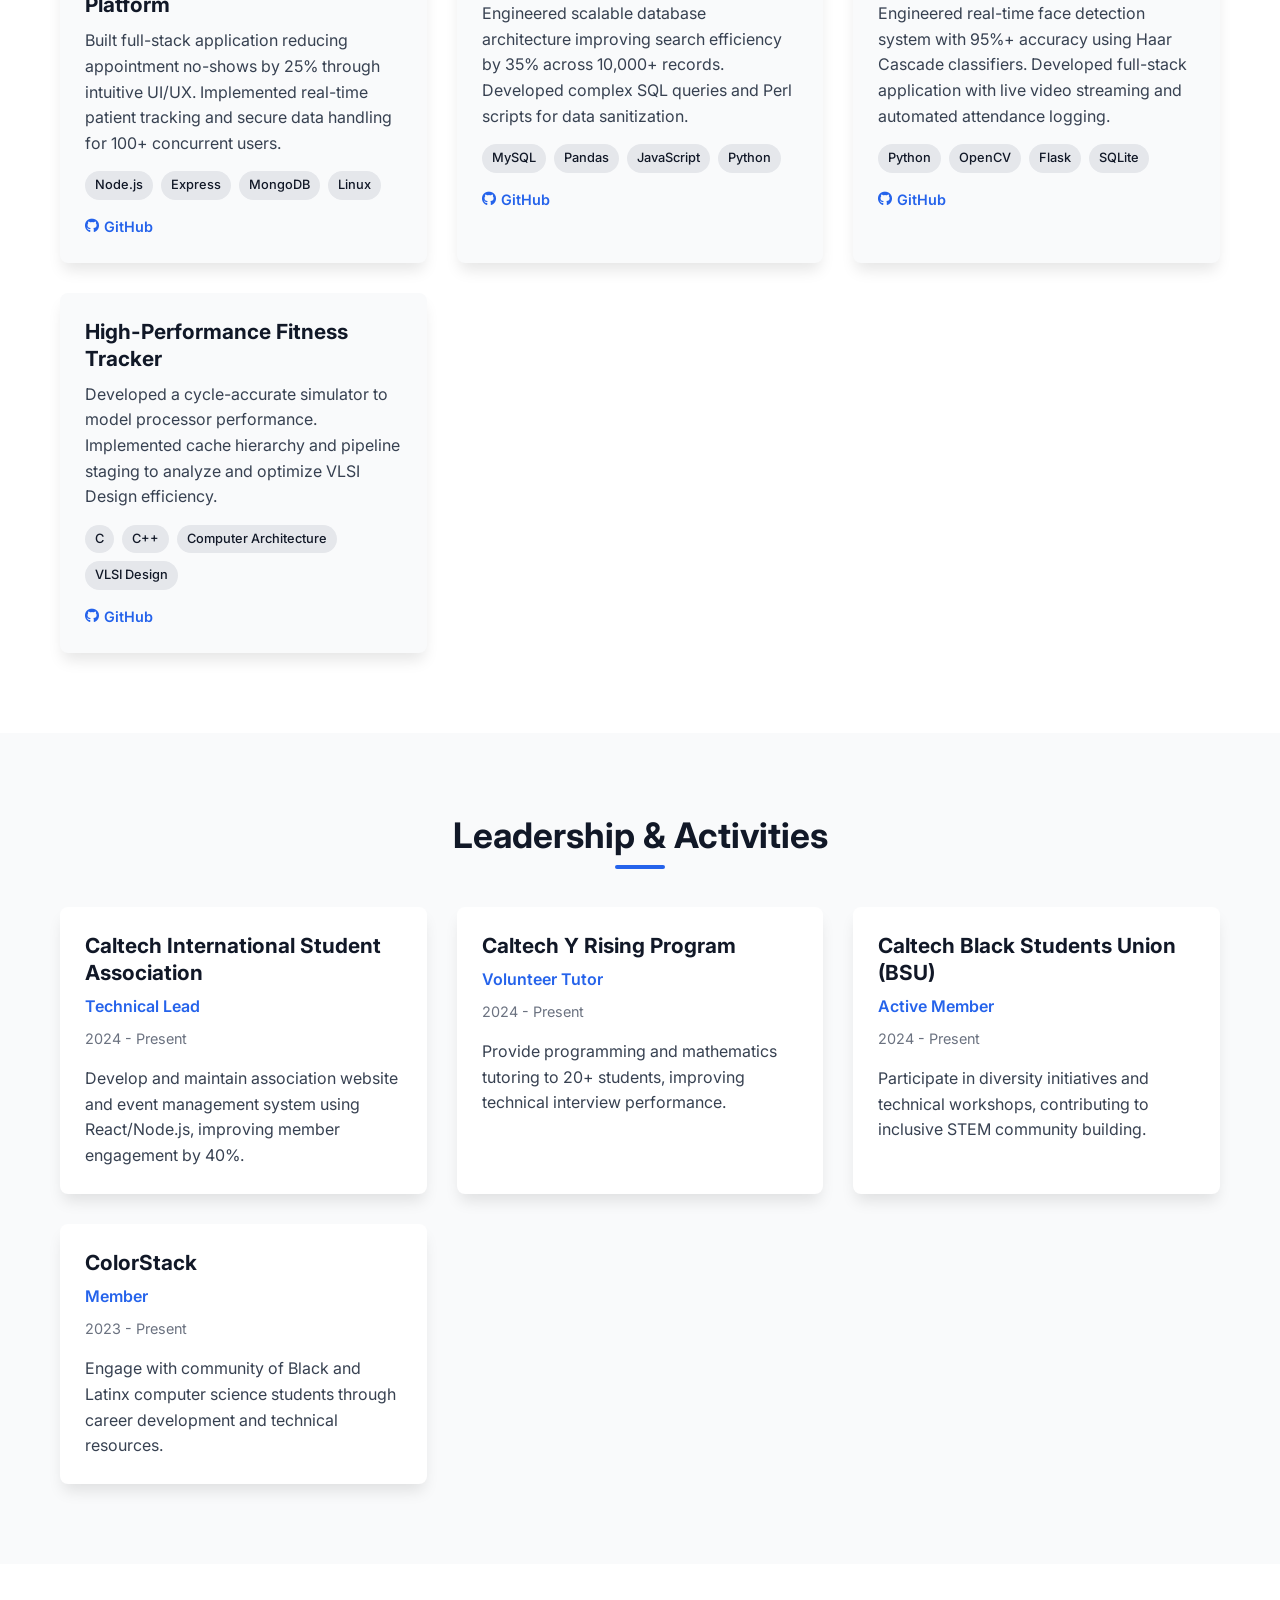
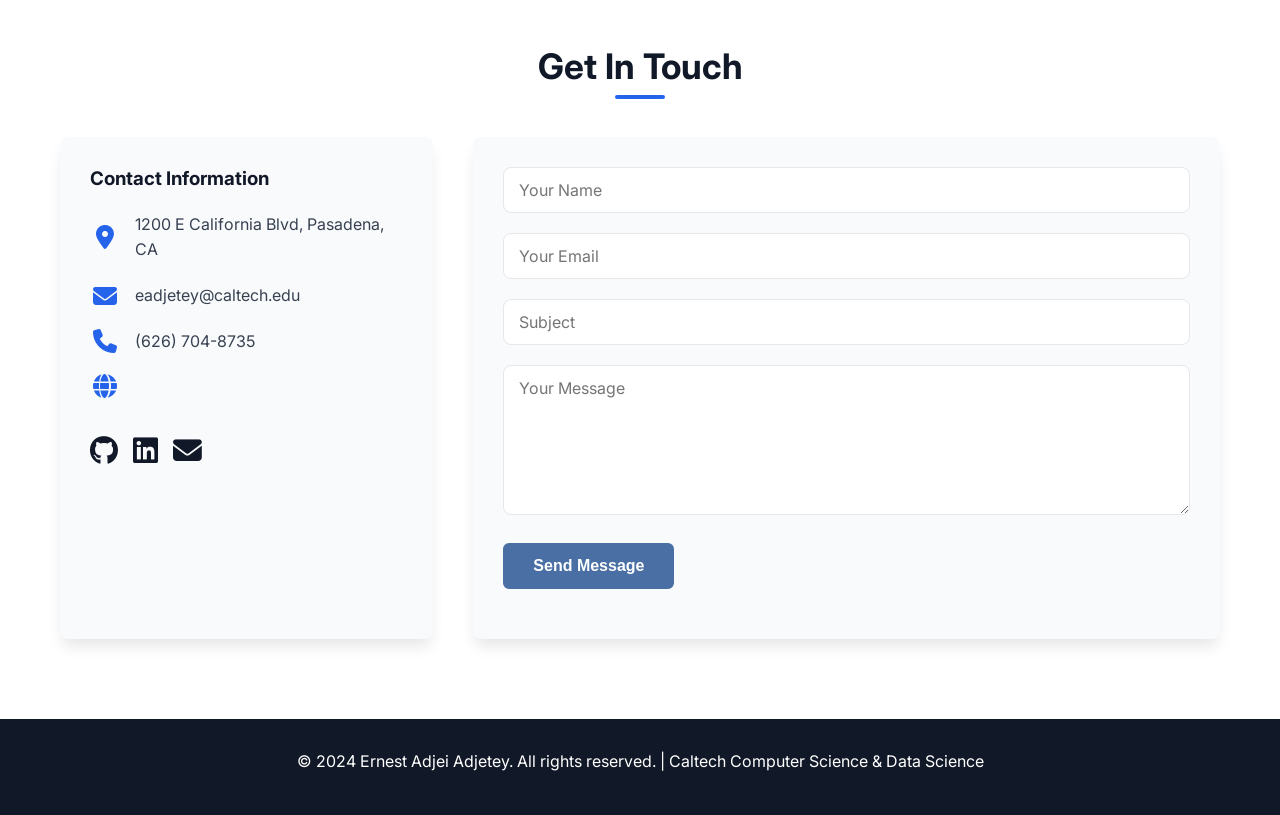
==== commit 00bf8a3e: "Update the src to simply profile.jpeg" ====
--- a/index.html
+++ b/index.html
@@ -34,7 +34,7 @@
     <div class="container">
         <div class="hero-content">
             <div class="hero-image-center">
-                <img src="Assets\profile.jpeg" alt="Ernest Adjetey" class="profile-img">
+                <img src="profile.jpeg" alt="Ernest Adjetey" class="profile-img">
             </div>
             <div class="hero-text-center">
                 <h1 class="hero-name">Ernest Adjei Adjetey</h1>
@@ -371,4 +371,4 @@
 
     <script src="script.js"></script>
 </body>
-</html>+</html>
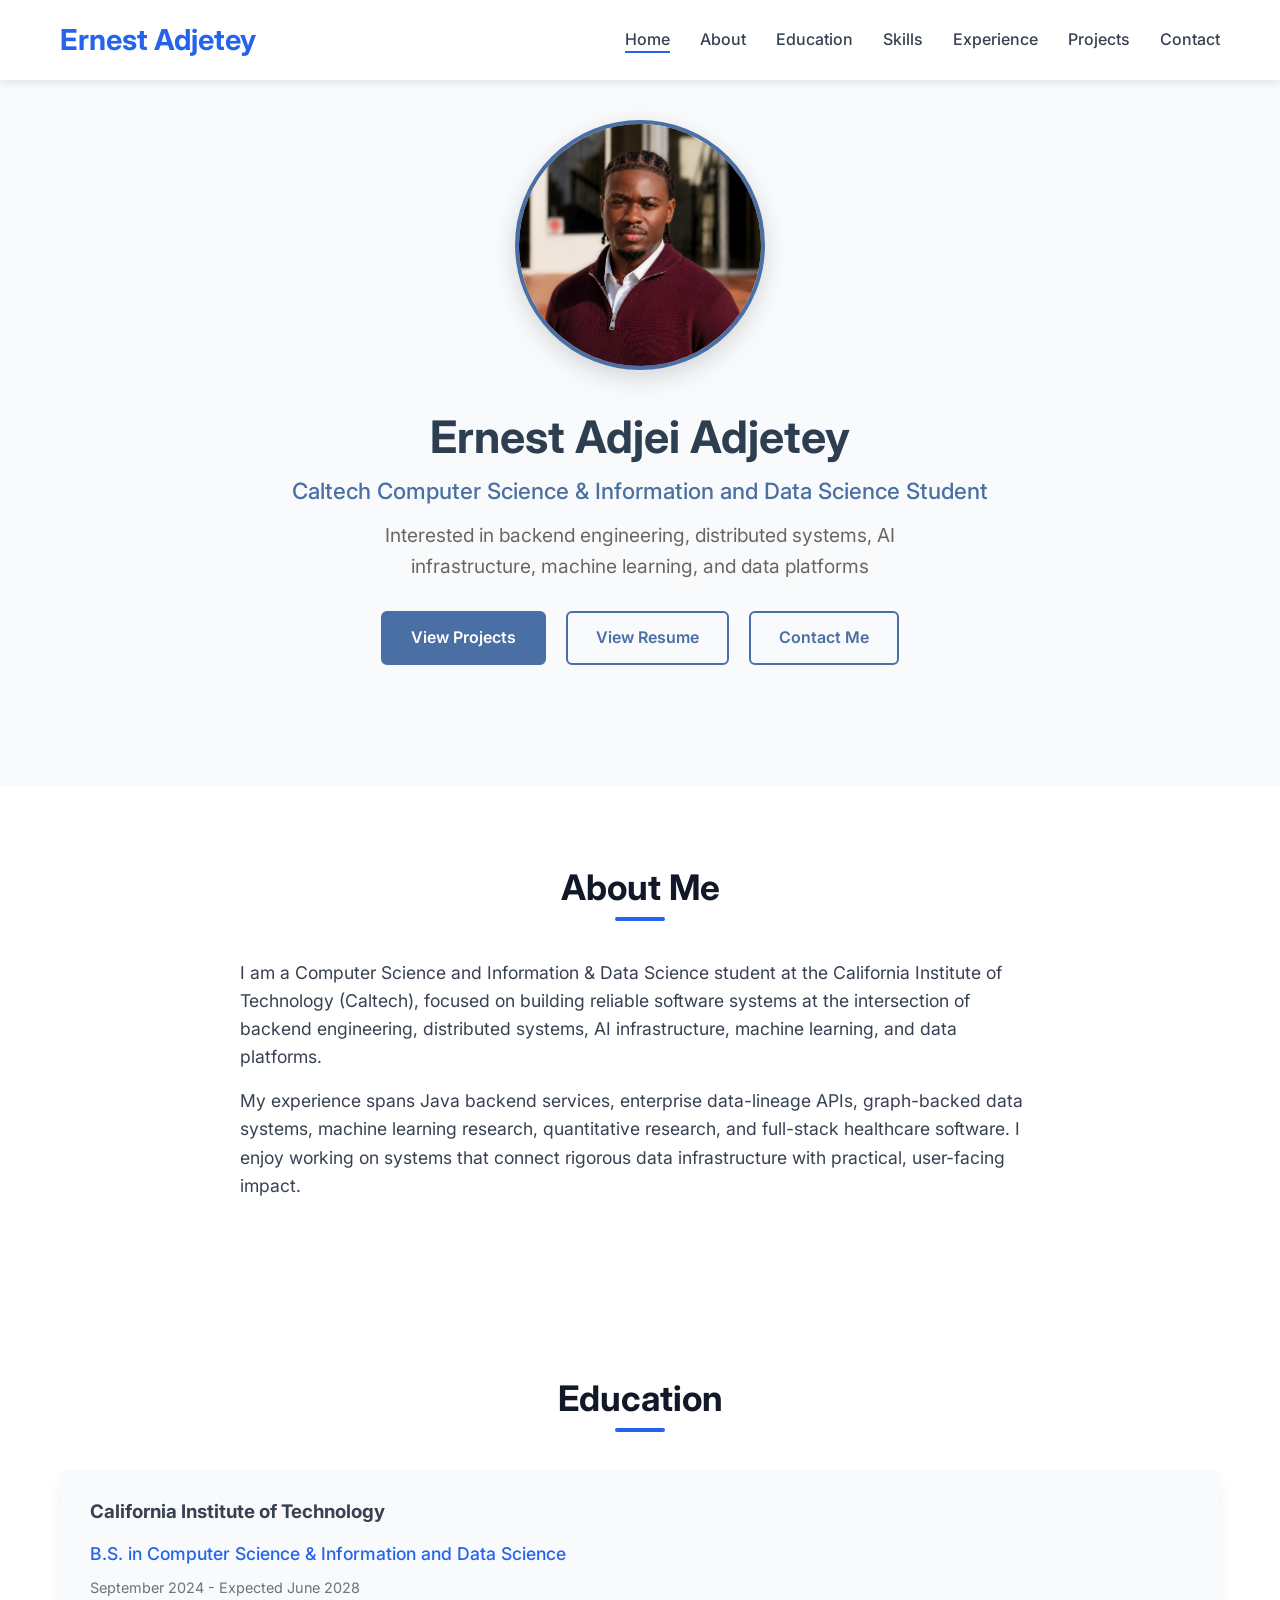
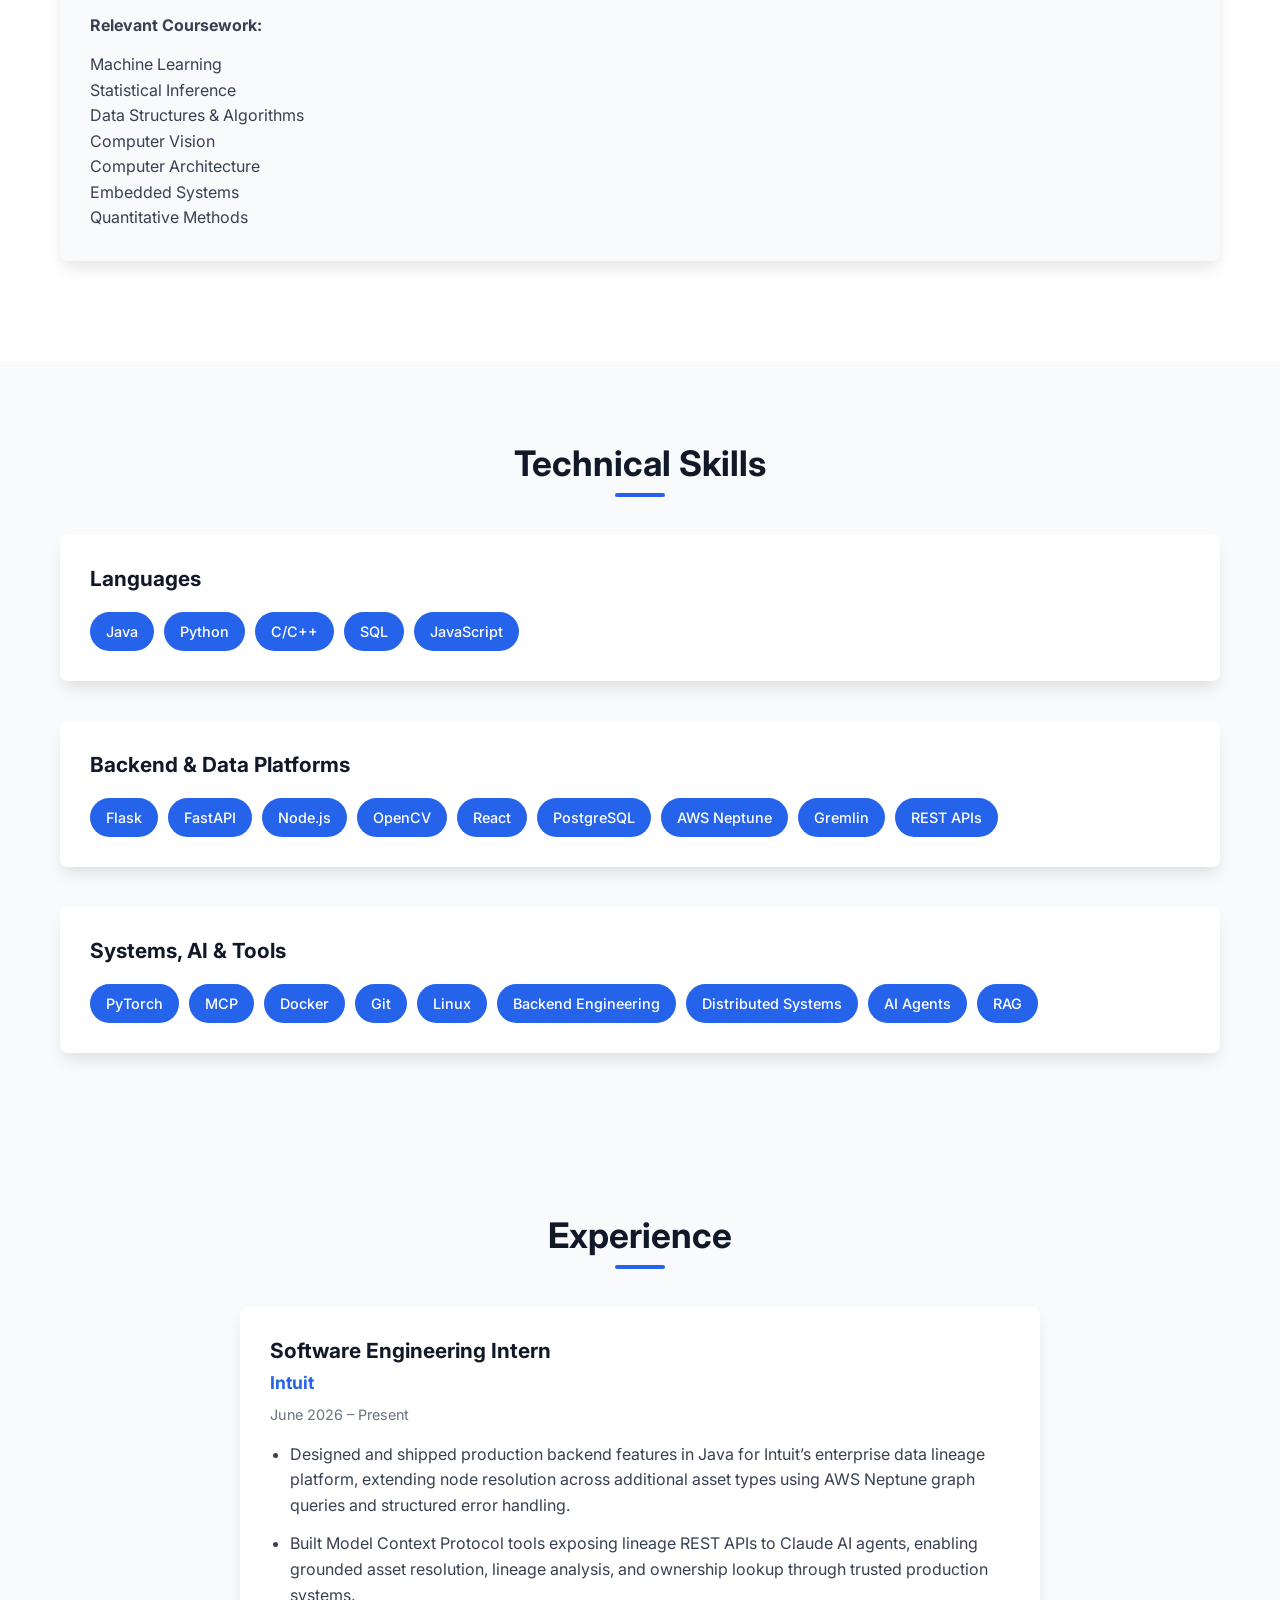
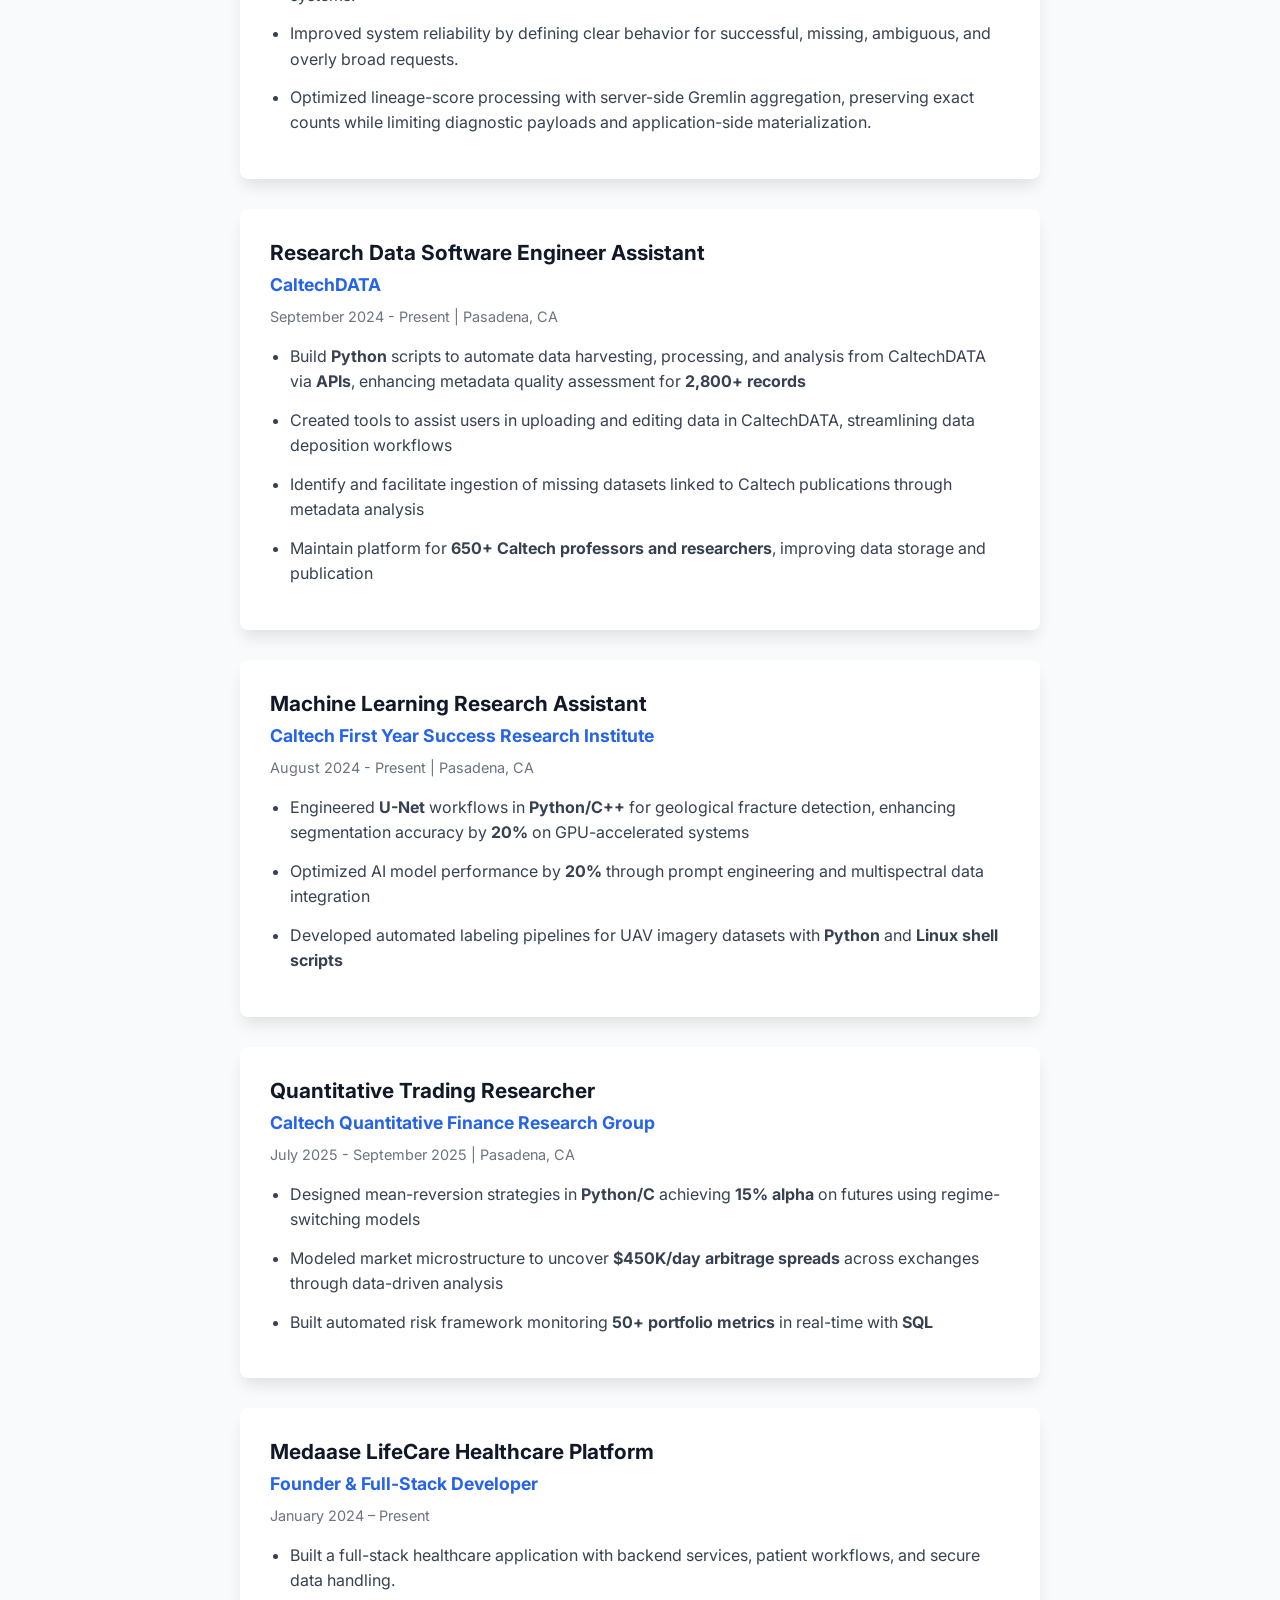
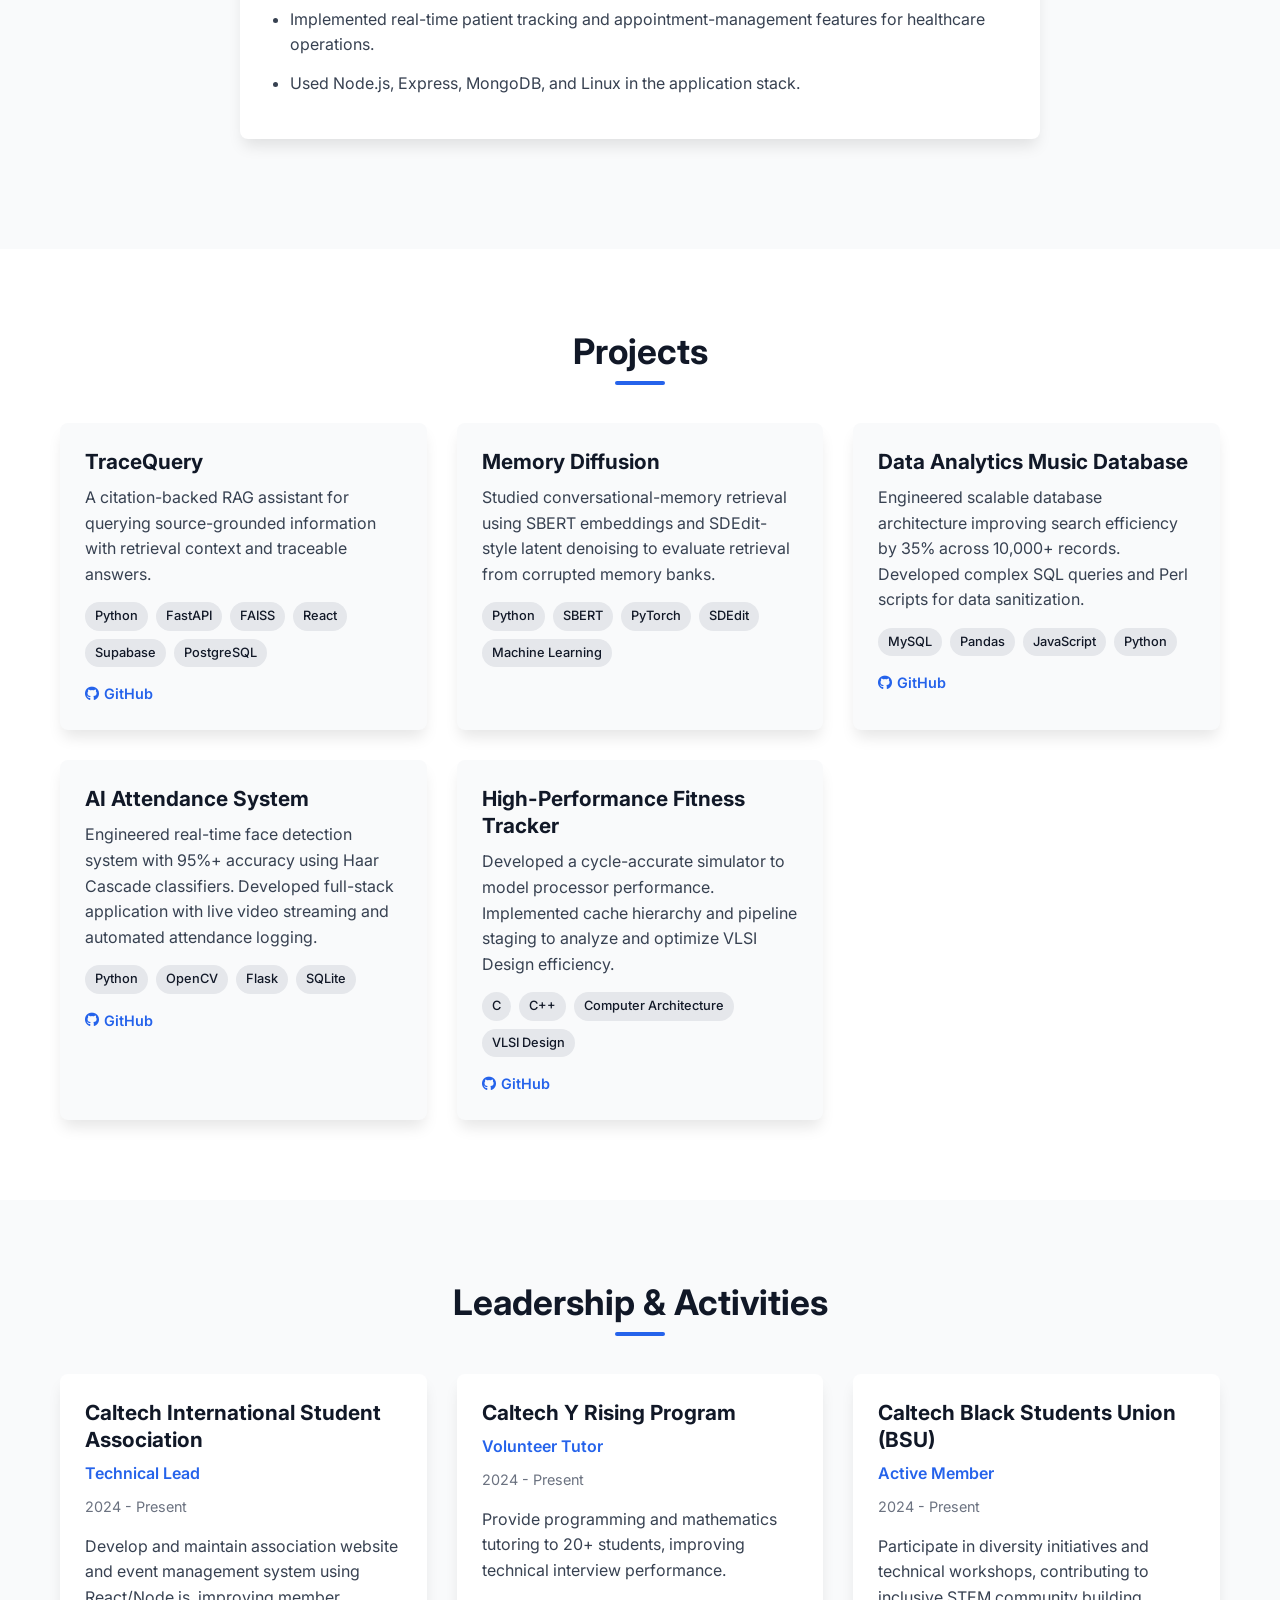
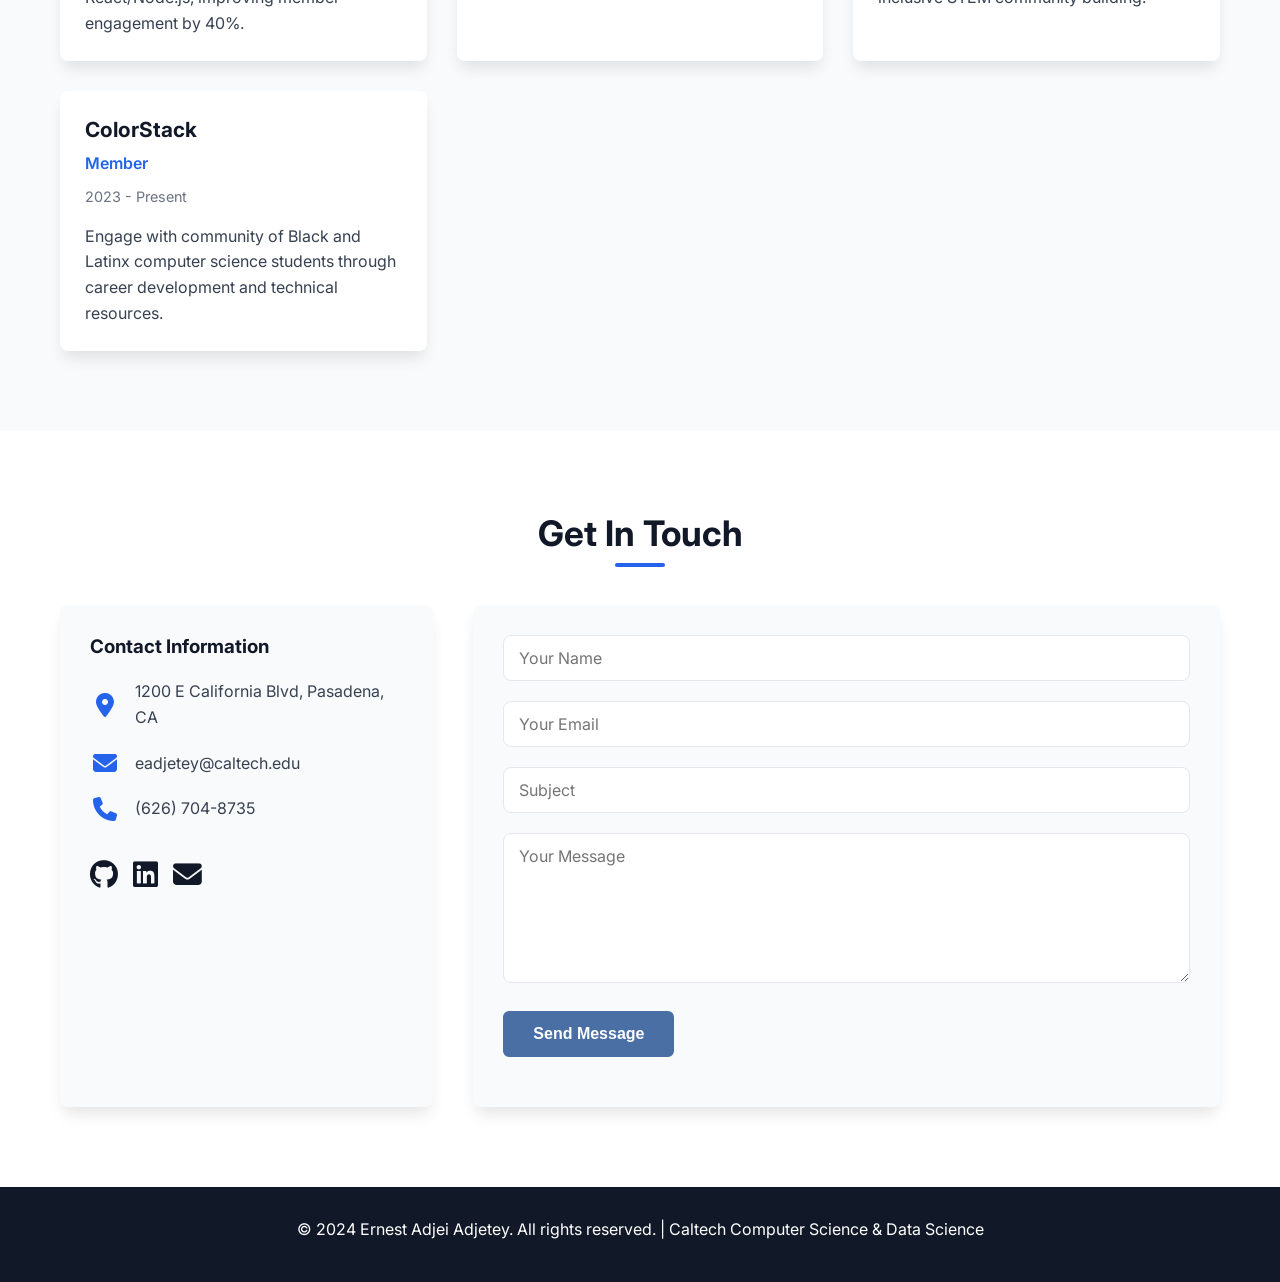
==== commit 17b8552b: "Update portfolio experience, projects, and resume link" ====
--- a/index.html
+++ b/index.html
@@ -17,6 +17,7 @@
                 <li><a href="#home" class="active">Home</a></li>
                 <li><a href="#about">About</a></li>
                 <li><a href="#education">Education</a></li>
+                <li><a href="#skills">Skills</a></li>
                 <li><a href="#experience">Experience</a></li>
                 <li><a href="#projects">Projects</a></li>
                 <li><a href="#contact">Contact</a></li>
@@ -38,12 +39,13 @@
             </div>
             <div class="hero-text-center">
                 <h1 class="hero-name">Ernest Adjei Adjetey</h1>
-                <h2 class="hero-title">Computer Science & Information and Data Science Student</h2>
-                <p class="hero-tagline">Building intelligent systems through code and data</p>
-                <div class="cta-buttons">
-                    <a href="#projects" class="btn primary-btn">View Projects</a>
-                    <a href="#contact" class="btn secondary-btn">Contact Me</a>
-                </div>
+                <h2 class="hero-title">Caltech Computer Science & Information and Data Science Student</h2>
+                <p class="hero-tagline">Interested in backend engineering, distributed systems, AI infrastructure, machine learning, and data platforms</p>
+                <div class="cta-buttons">
+                    <a href="#projects" class="btn primary-btn">View Projects</a>
+                    <a href="Ernest_Adjei_Adjetey_Resume.pdf" class="btn secondary-btn" target="_blank" rel="noopener">View Resume</a>
+                    <a href="#contact" class="btn secondary-btn">Contact Me</a>
+                </div>
             </div>
         </div>
     </div>
@@ -55,8 +57,8 @@
             <h2 class="section-title">About Me</h2>
             <div class="about-content">
                 <div class="about-text">
-                    <p>I am a passionate Computer Science and Information & Data Science student at the California Institute of Technology (Caltech), with strong interests in software development, artificial intelligence, and embedded systems. My academic and research experiences have equipped me with a diverse set of technical skills that I'm eager to apply to real-world challenges.</p>
-                    <p>Currently working as a Machine Learning Research Assistant at Caltech's First Year Success Research Institute and a Quantitative Trading Researcher at Caltech Quantitative Finance Research Group, I'm developing cutting-edge solutions in computer vision, quantitative analysis, and full-stack applications. I bring a unique global perspective to technical problem-solving.</p>
+                    <p>I am a Computer Science and Information & Data Science student at the California Institute of Technology (Caltech), focused on building reliable software systems at the intersection of backend engineering, distributed systems, AI infrastructure, machine learning, and data platforms.</p>
+                    <p>My experience spans Java backend services, enterprise data-lineage APIs, graph-backed data systems, machine learning research, quantitative research, and full-stack healthcare software. I enjoy working on systems that connect rigorous data infrastructure with practical, user-facing impact.</p>
                 </div>
             </div>
         </div>
@@ -92,52 +94,39 @@
                 <div class="skill-category">
                     <h3>Languages</h3>
                     <div class="skill-items">
+                        <span class="skill-badge">Java</span>
                         <span class="skill-badge">Python</span>
                         <span class="skill-badge">C/C++</span>
-                        <span class="skill-badge">CUDA</span>
-                        <span class="skill-badge">Java</span>
-                        <span class="skill-badge">HTML/CSS</span>
+                        <span class="skill-badge">SQL</span>
                         <span class="skill-badge">JavaScript</span>
-                        <span class="skill-badge">MATLAB</span>
-                        <span class="skill-badge">Verilog</span>
-                        <span class="skill-badge">VHDL</span>
-                        <span class="skill-badge">Assembly</span>
-                        <span class="skill-badge">Bash</span>
-                        <span class="skill-badge">SQL</span>
-                        <span class="skill-badge">R</span>
                     </div>
                 </div>
                 <div class="skill-category">
-                    <h3>Tools</h3>
+                    <h3>Backend & Data Platforms</h3>
                     <div class="skill-items">
-                        <span class="skill-badge">Linux</span>
-                        <span class="skill-badge">Git</span>
-                        <span class="skill-badge">RISC-V</span>
-                        <span class="skill-badge">Vim</span>
-                        <span class="skill-badge">Altium</span>
-                        <span class="skill-badge">DipTrace</span>
-                        <span class="skill-badge">Vivado</span>
-                        <span class="skill-badge">Docker</span>
-                        <span class="skill-badge">Tableau</span>
-                        <span class="skill-badge">VS Code</span>
-                        <span class="skill-badge">MySQL</span>
-                        <span class="skill-badge">MongoDB</span>
+                        <span class="skill-badge">Flask</span>
+                        <span class="skill-badge">FastAPI</span>
+                        <span class="skill-badge">Node.js</span>
+                        <span class="skill-badge">OpenCV</span>
+                        <span class="skill-badge">React</span>
+                        <span class="skill-badge">PostgreSQL</span>
+                        <span class="skill-badge">AWS Neptune</span>
+                        <span class="skill-badge">Gremlin</span>
+                        <span class="skill-badge">REST APIs</span>
                     </div>
                 </div>
                 <div class="skill-category">
-                    <h3>Frameworks/Libraries</h3>
+                    <h3>Systems, AI & Tools</h3>
                     <div class="skill-items">
                         <span class="skill-badge">PyTorch</span>
-                        <span class="skill-badge">Matplotlib</span>
-                        <span class="skill-badge">TensorFlow</span>
-                        <span class="skill-badge">PySpice</span>
-                        <span class="skill-badge">Pandas</span>
-                        <span class="skill-badge">NumPy</span>
-                        <span class="skill-badge">Node.js</span>
-                        <span class="skill-badge">Express.js</span>
-                        <span class="skill-badge">Flask</span>
-                        <span class="skill-badge">OpenCV</span>
-                        <span class="skill-badge">React</span>
+                        <span class="skill-badge">MCP</span>
+                        <span class="skill-badge">Docker</span>
+                        <span class="skill-badge">Git</span>
+                        <span class="skill-badge">Linux</span>
+                        <span class="skill-badge">Backend Engineering</span>
+                        <span class="skill-badge">Distributed Systems</span>
+                        <span class="skill-badge">AI Agents</span>
+                        <span class="skill-badge">RAG</span>
                     </div>
                 </div>
             </div>
@@ -149,7 +138,20 @@
         <div class="container">
             <h2 class="section-title">Experience</h2>
             <div class="timeline">
-                <!-- New Experience Added -->
+                <div class="timeline-item">
+                    <div class="timeline-content">
+                        <h3>Software Engineering Intern</h3>
+                        <h4>Intuit</h4>
+                        <p class="duration">June 2026 – Present</p>
+                        <ul>
+                            <li>Designed and shipped production backend features in Java for Intuit’s enterprise data lineage platform, extending node resolution across additional asset types using AWS Neptune graph queries and structured error handling.</li>
+                            <li>Built Model Context Protocol tools exposing lineage REST APIs to Claude AI agents, enabling grounded asset resolution, lineage analysis, and ownership lookup through trusted production systems.</li>
+                            <li>Improved system reliability by defining clear behavior for successful, missing, ambiguous, and overly broad requests.</li>
+                            <li>Optimized lineage-score processing with server-side Gremlin aggregation, preserving exact counts while limiting diagnostic payloads and application-side materialization.</li>
+                        </ul>
+                    </div>
+                </div>
+
                 <div class="timeline-item">
                     <div class="timeline-content">
                         <h3>Research Data Software Engineer Assistant</h3>
@@ -191,14 +193,14 @@
                 </div>
 
                 <div class="timeline-item">
-                    <div class="timeline-content">
-                        <h3>Cybersecurity & Data Analytics Intern</h3>
-                        <h4>Institute for Sustainable Energy & Environmental Solutions</h4>
-                        <p class="duration">August 2023 - December 2023 | Accra, Ghana</p>
-                        <ul>
-                            <li>Automated IT infrastructure tasks using <strong>Python</strong> scripts in <strong>Linux</strong> environment, reducing manual workload by <strong>25%</strong></li>
-                            <li>Deployed enterprise-level security protocols and conducted vulnerability assessments for diverse systems</li>
-                            <li>Streamlined data collection pipelines for sustainability projects with optimized user interfaces</li>
+                    <div class="timeline-content">
+                        <h3>Medaase LifeCare Healthcare Platform</h3>
+                        <h4>Founder & Full-Stack Developer</h4>
+                        <p class="duration">January 2024 – Present</p>
+                        <ul>
+                            <li>Built a full-stack healthcare application with backend services, patient workflows, and secure data handling.</li>
+                            <li>Implemented real-time patient tracking and appointment-management features for healthcare operations.</li>
+                            <li>Used Node.js, Express, MongoDB, and Linux in the application stack.</li>
                         </ul>
                     </div>
                 </div>
@@ -211,26 +213,42 @@
         <div class="container">
             <h2 class="section-title">Projects</h2>
             <div class="projects-grid">
-                <!-- Project 1 -->
                 <div class="project-card">
                     <div class="project-content">
-                        <h3>Medaase LifeCare Healthcare Platform</h3>
-                        <p>Built full-stack application reducing appointment no-shows by 25% through intuitive UI/UX. Implemented real-time patient tracking and secure data handling for 100+ concurrent users.</p>
-                        <div class="tech-stack">
-                            <span>Node.js</span>
-                            <span>Express</span>
-                            <span>MongoDB</span>
-                            <span>Linux</span>
-                        </div>
-                        <div class="project-links">
-                            <a href="https://github.com/ernest-adjetey/medaase-healthcare-system" class="project-link"><i class="fab fa-github"></i> GitHub</a>
-                        </div>
-                    </div>
-                </div>
-                <!-- Project 2 -->
+                        <h3>TraceQuery</h3>
+                        <p>A citation-backed RAG assistant for querying source-grounded information with retrieval context and traceable answers.</p>
+                        <div class="tech-stack">
+                            <span>Python</span>
+                            <span>FastAPI</span>
+                            <span>FAISS</span>
+                            <span>React</span>
+                            <span>Supabase</span>
+                            <span>PostgreSQL</span>
+                        </div>
+                        <div class="project-links">
+                            <a href="https://github.com/ernest-adjetey/tracequery" class="project-link"><i class="fab fa-github"></i> GitHub</a>
+                        </div>
+                    </div>
+                </div>
+
                 <div class="project-card">
                     <div class="project-content">
-                        <h3>Data Analytics Music Database</h3>
+                        <h3>Memory Diffusion</h3>
+                        <p>Studied conversational-memory retrieval using SBERT embeddings and SDEdit-style latent denoising to evaluate retrieval from corrupted memory banks.</p>
+                        <div class="tech-stack">
+                            <span>Python</span>
+                            <span>SBERT</span>
+                            <span>PyTorch</span>
+                            <span>SDEdit</span>
+                            <span>Machine Learning</span>
+                        </div>
+                    </div>
+                </div>
+
+                <!-- Project 1 -->
+                <div class="project-card">
+                    <div class="project-content">
+                        <h3>Data Analytics Music Database</h3>
                         <p>Engineered scalable database architecture improving search efficiency by 35% across 10,000+ records. Developed complex SQL queries and Perl scripts for data sanitization.</p>
                         <div class="tech-stack">
                             <span>MySQL</span>
@@ -241,12 +259,12 @@
                         <div class="project-links">
                             <a href="https://github.com/ernest-adjetey/music-database-app" class="project-link"><i class="fab fa-github"></i> GitHub</a>
                         </div>
-                    </div>
-                </div>
-                <!-- Project 3 -->
-                <div class="project-card">
-                    <div class="project-content">
-                        <h3>AI Attendance System</h3>
+                    </div>
+                </div>
+                <!-- Project 2 -->
+                <div class="project-card">
+                    <div class="project-content">
+                        <h3>AI Attendance System</h3>
                         <p>Engineered real-time face detection system with 95%+ accuracy using Haar Cascade classifiers. Developed full-stack application with live video streaming and automated attendance logging.</p>
                         <div class="tech-stack">
                             <span>Python</span>
@@ -257,12 +275,12 @@
                         <div class="project-links">
                             <a href="https://github.com/ernest-adjetey/ai-attendance-system" class="project-link"><i class="fab fa-github"></i> GitHub</a>
                         </div>
-                    </div>
-                </div>
-                <!-- Project 4 -->
-                <div class="project-card">
-                    <div class="project-content">
-                        <h3>High-Performance Fitness Tracker</h3>
+                    </div>
+                </div>
+                <!-- Project 3 -->
+                <div class="project-card">
+                    <div class="project-content">
+                        <h3>High-Performance Fitness Tracker</h3>
                         <p>Developed a cycle-accurate simulator to model processor performance. Implemented cache hierarchy and pipeline staging to analyze and optimize VLSI Design efficiency.</p>
                         <div class="tech-stack">
                             <span>C</span>
@@ -331,9 +349,6 @@
                         <i class="fas fa-phone"></i>
                         <p>(626) 704-8735</p>
                     </div>
-                    <div class="contact-item">
-                        <i class="fas fa-globe"></i>
-                    </div>
                     <div class="social-links">
                         <a href="https://github.com/ernest-adjetey"><i class="fab fa-github"></i></a>
                         <a href="https://www.linkedin.com/in/ernest-adjetey-084008213"><i class="fab fa-linkedin"></i></a>
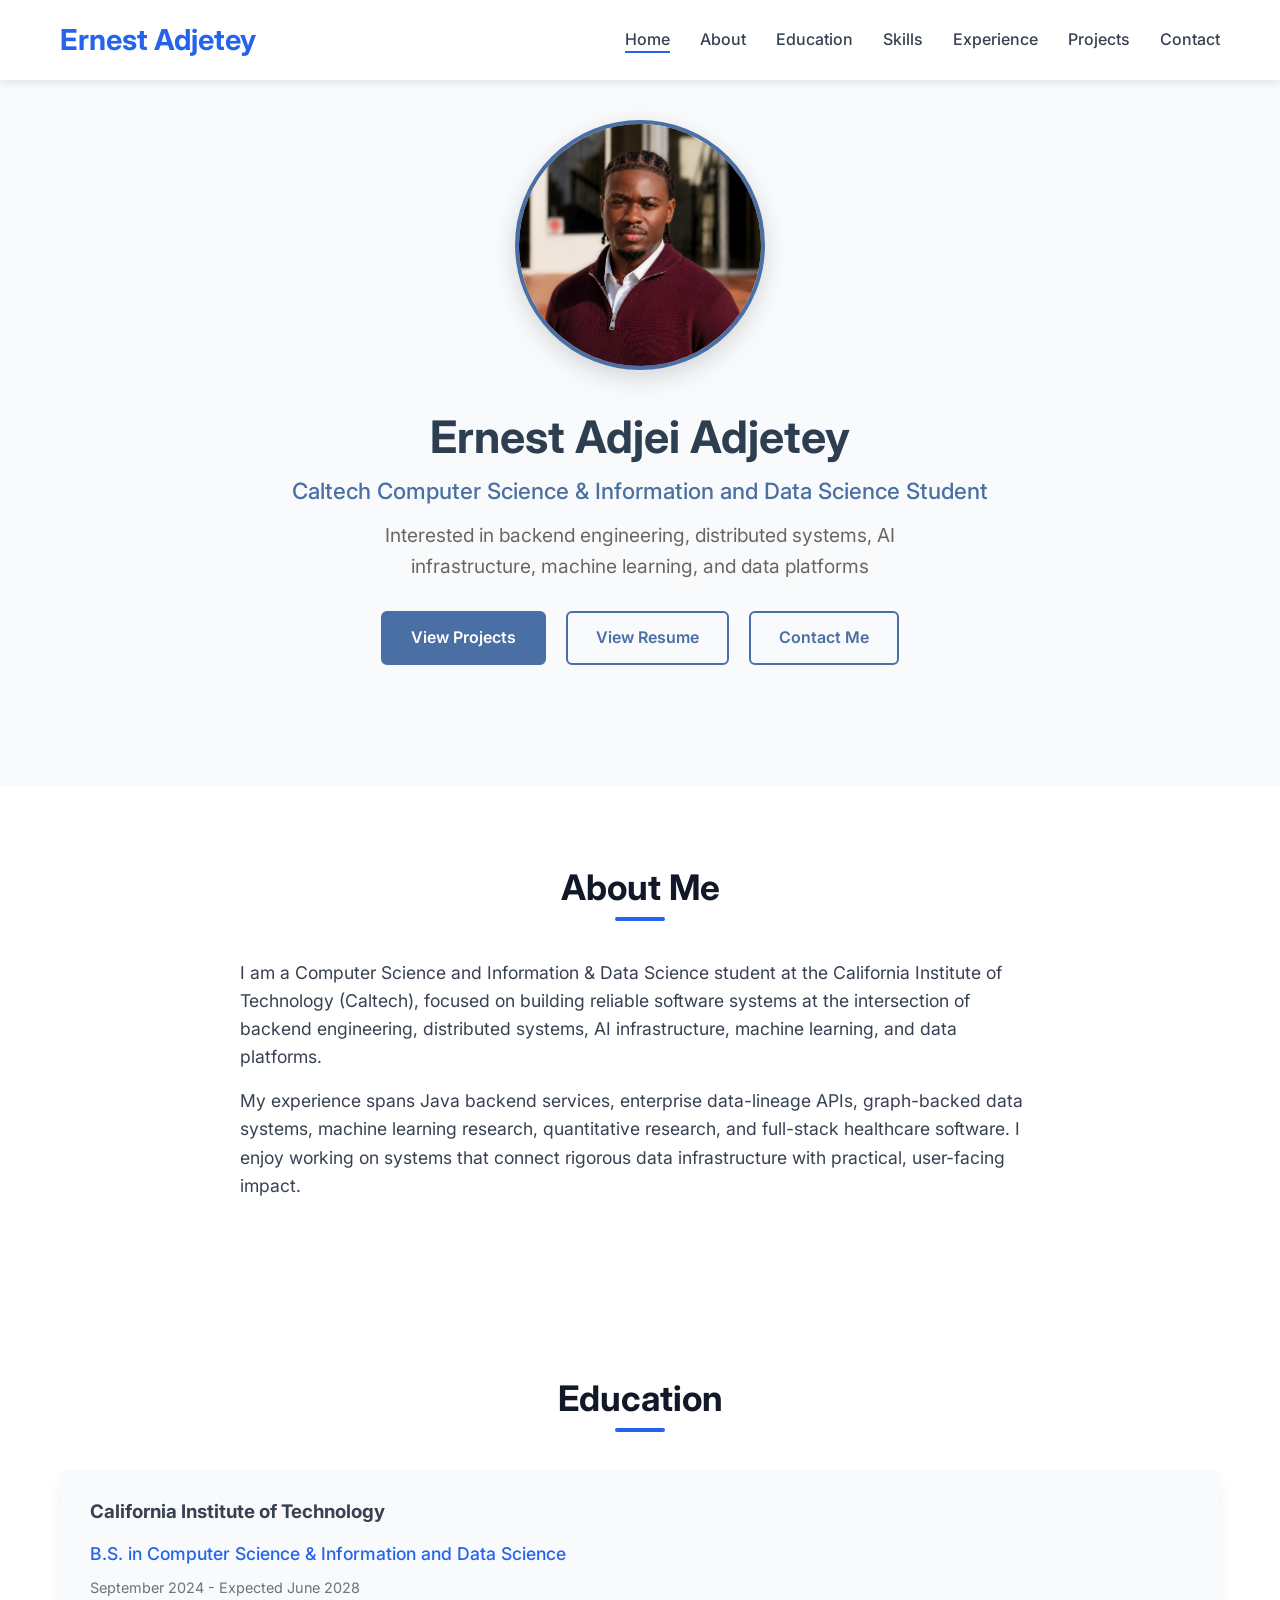
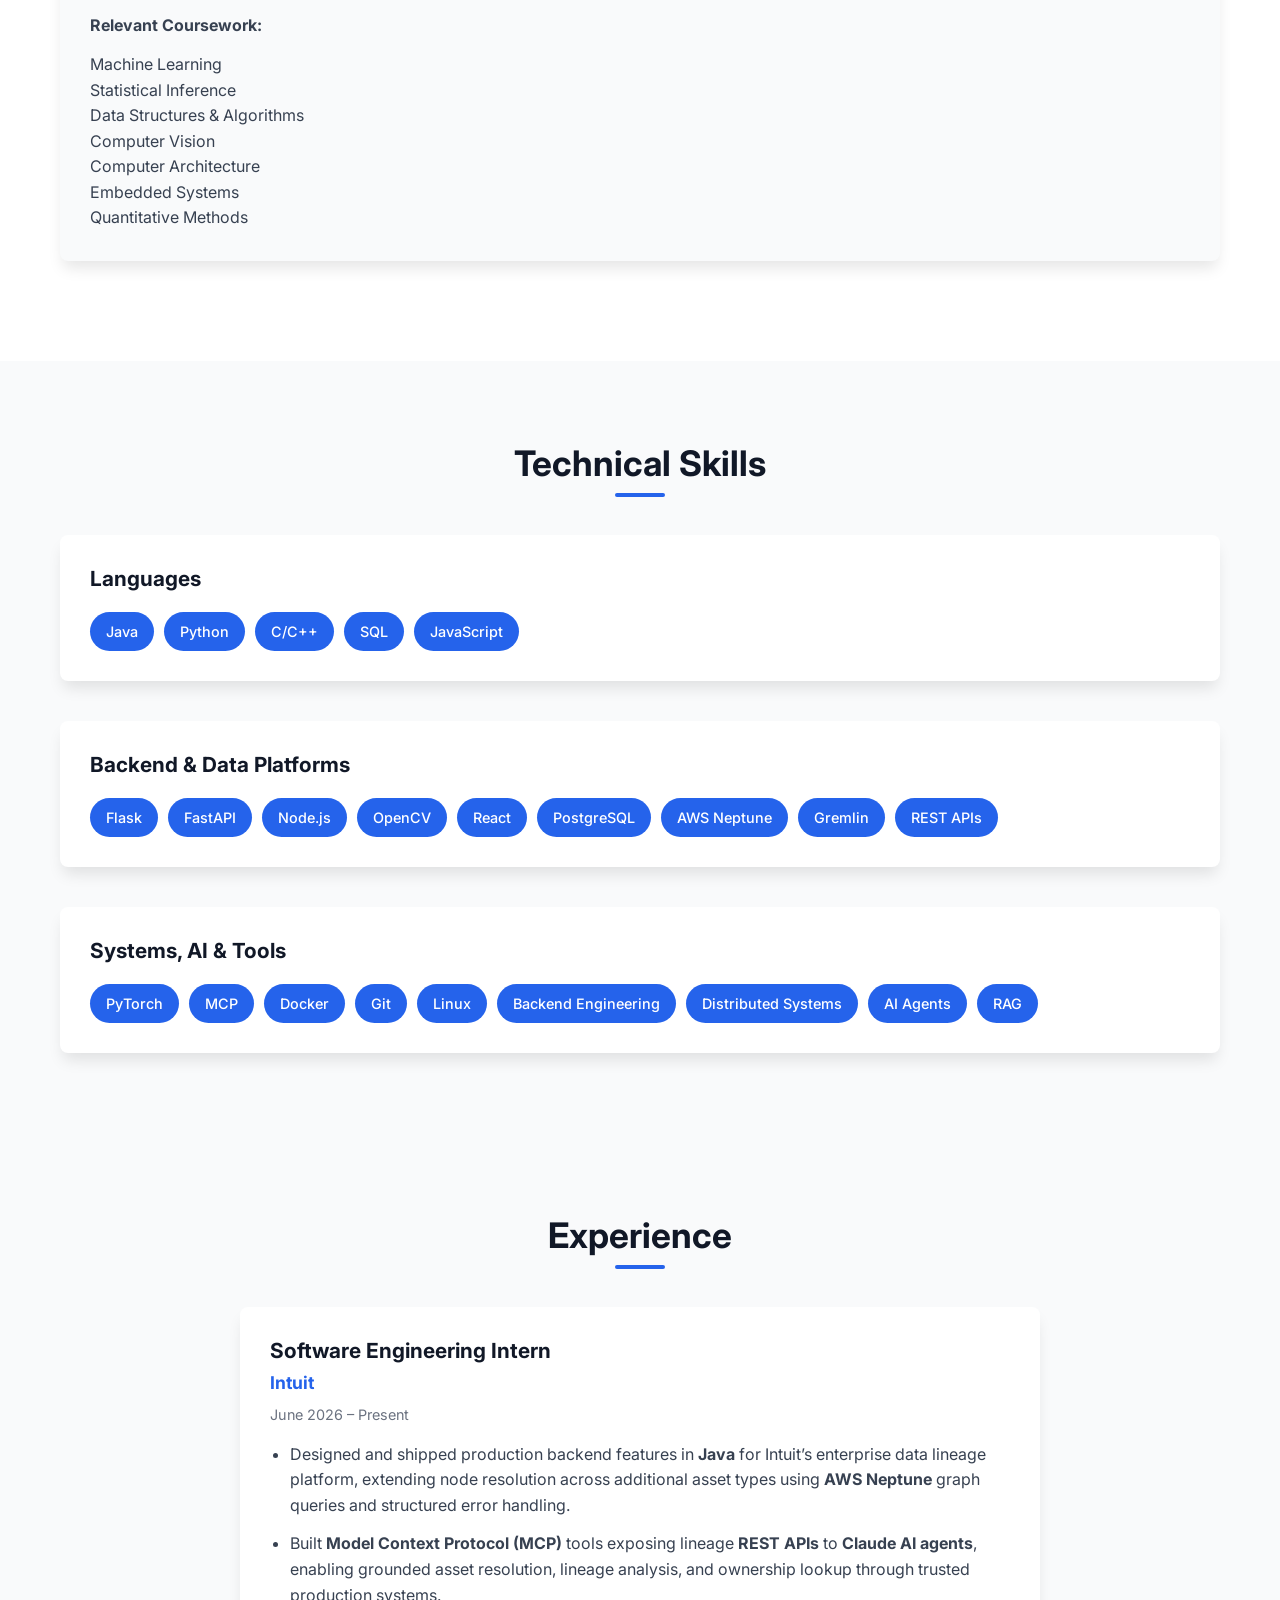
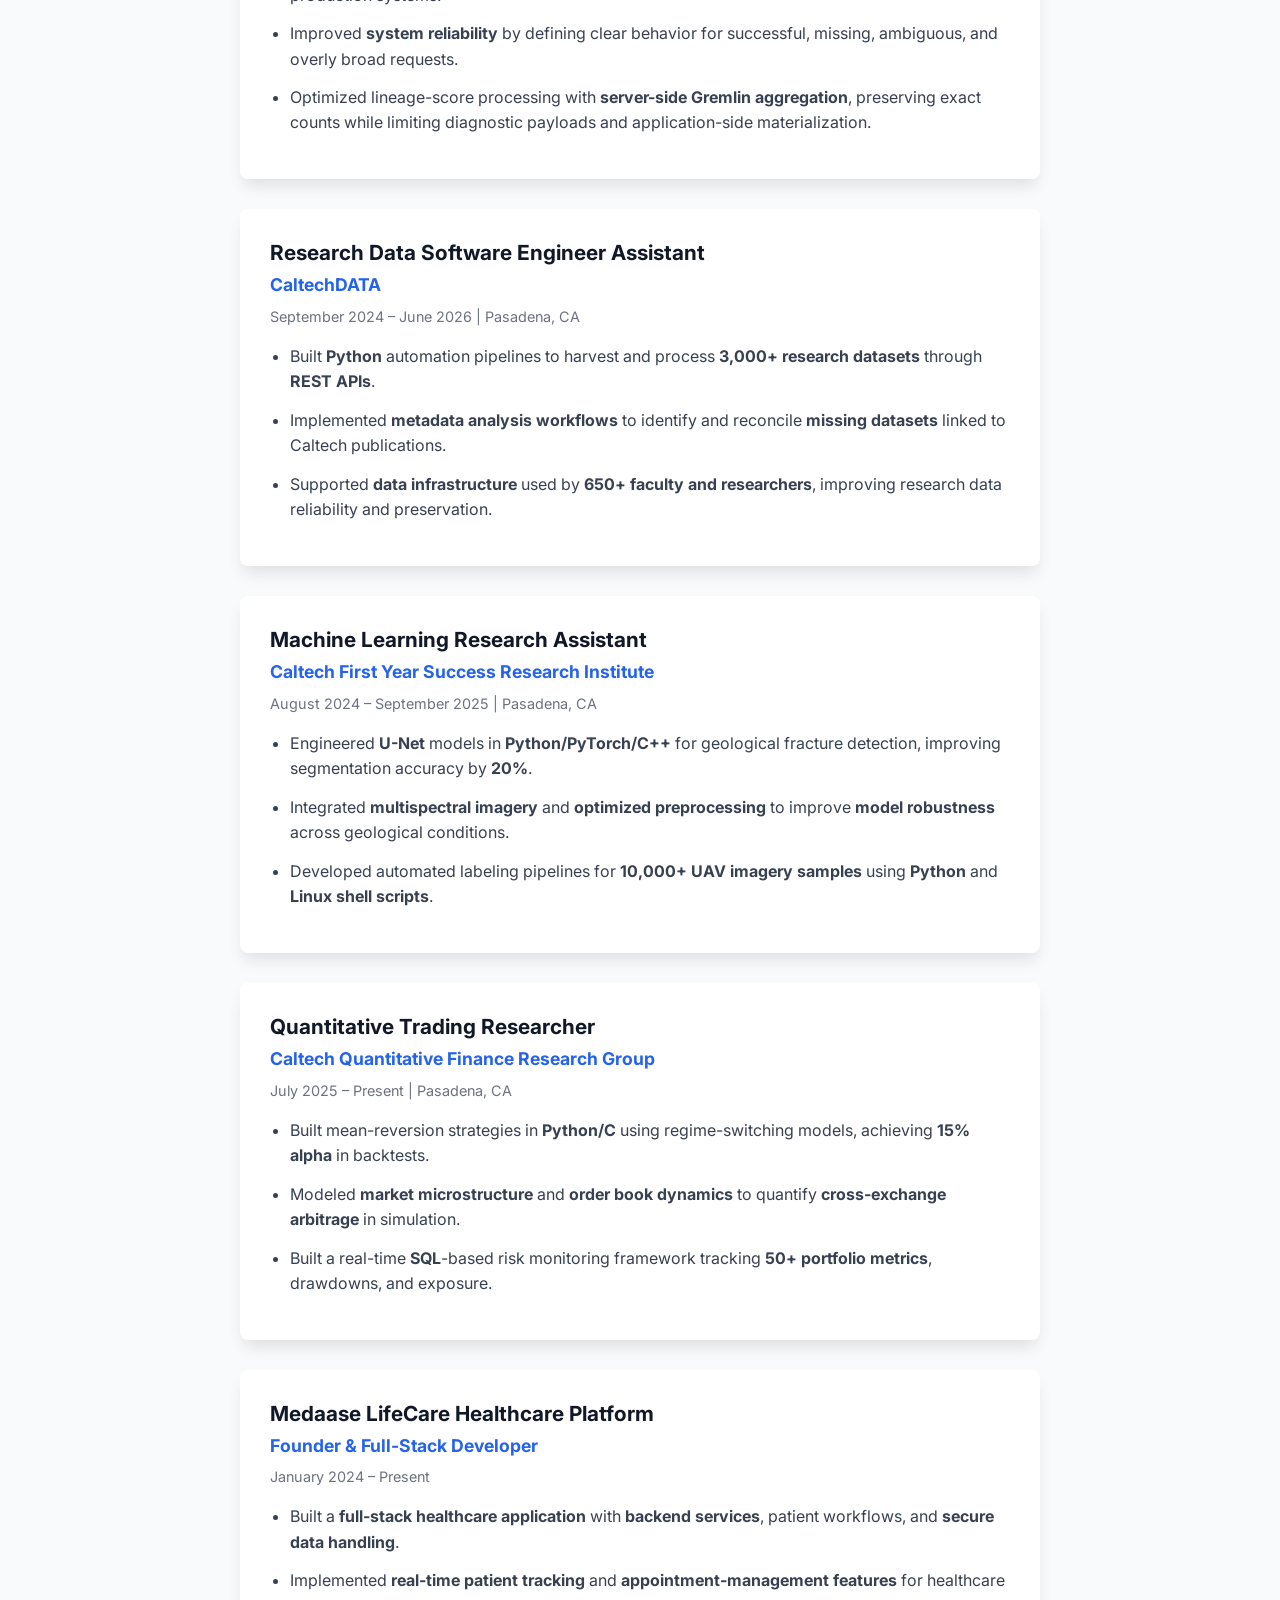
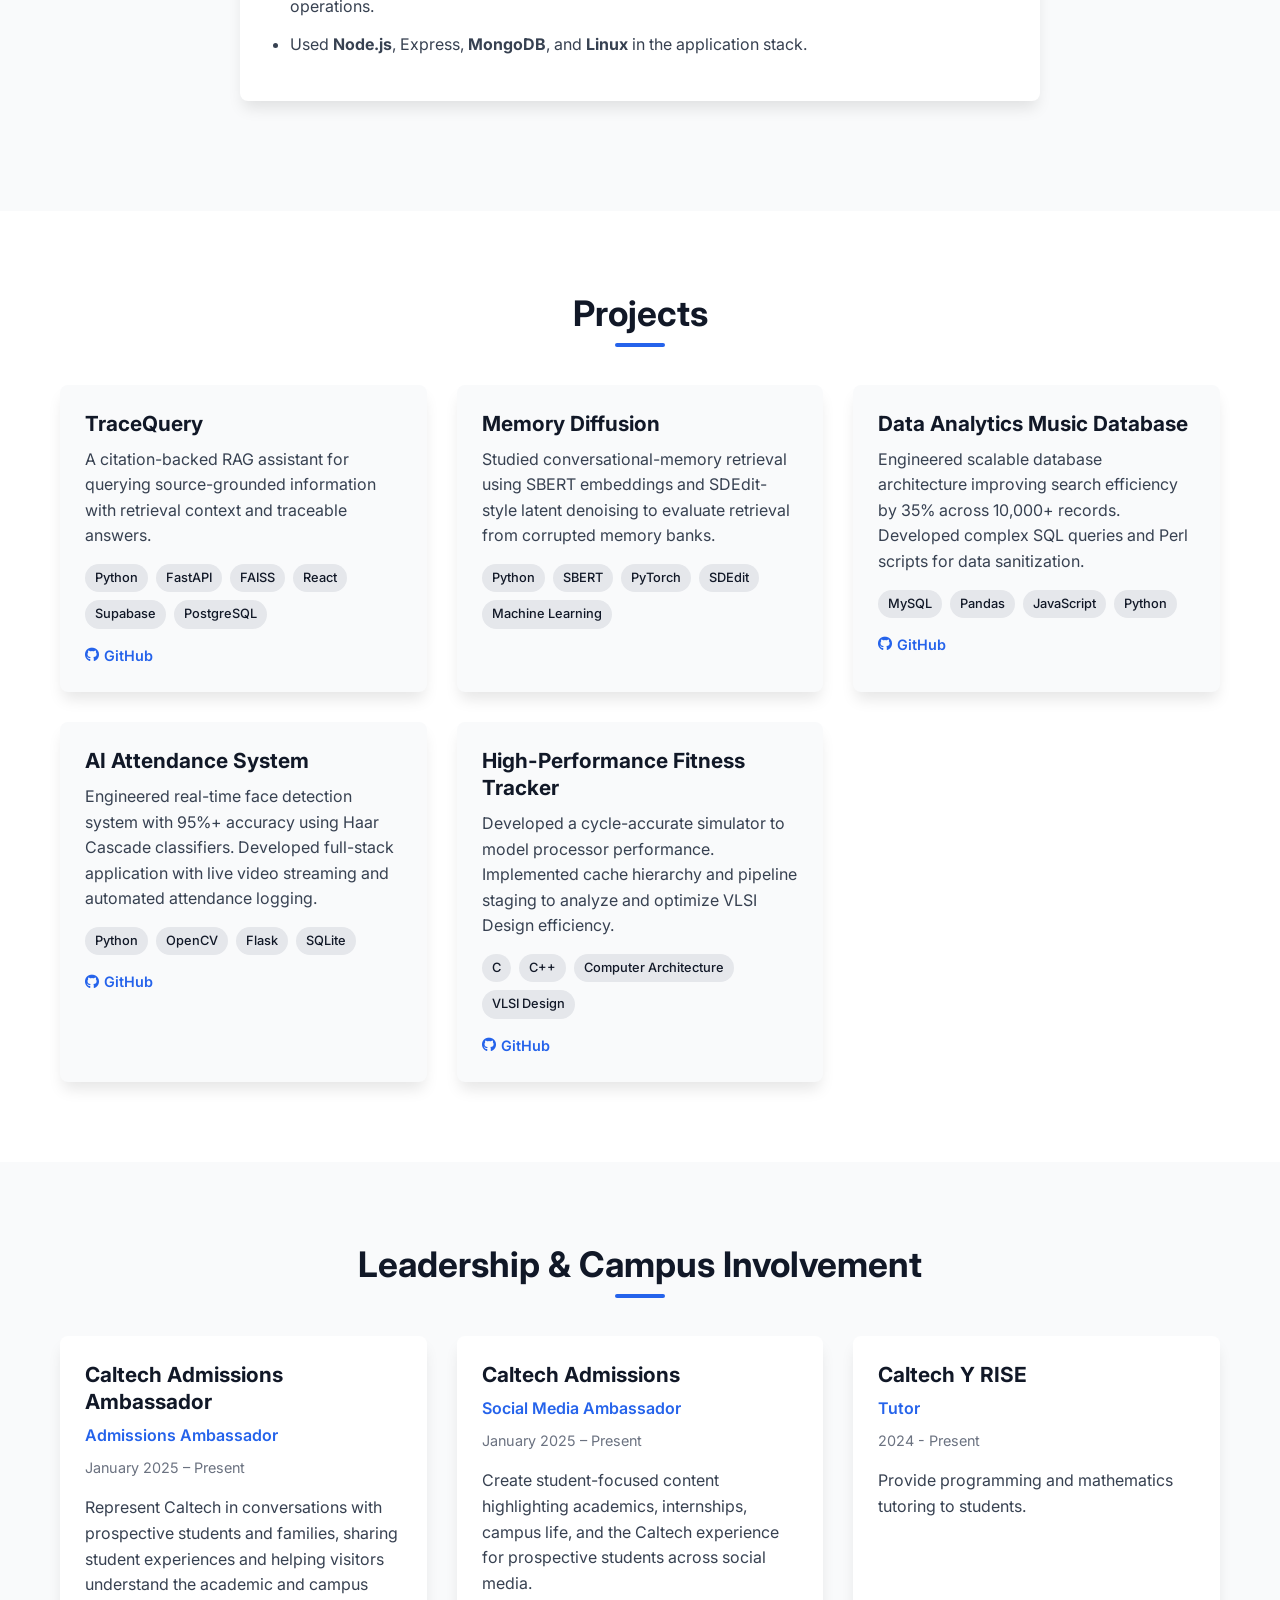
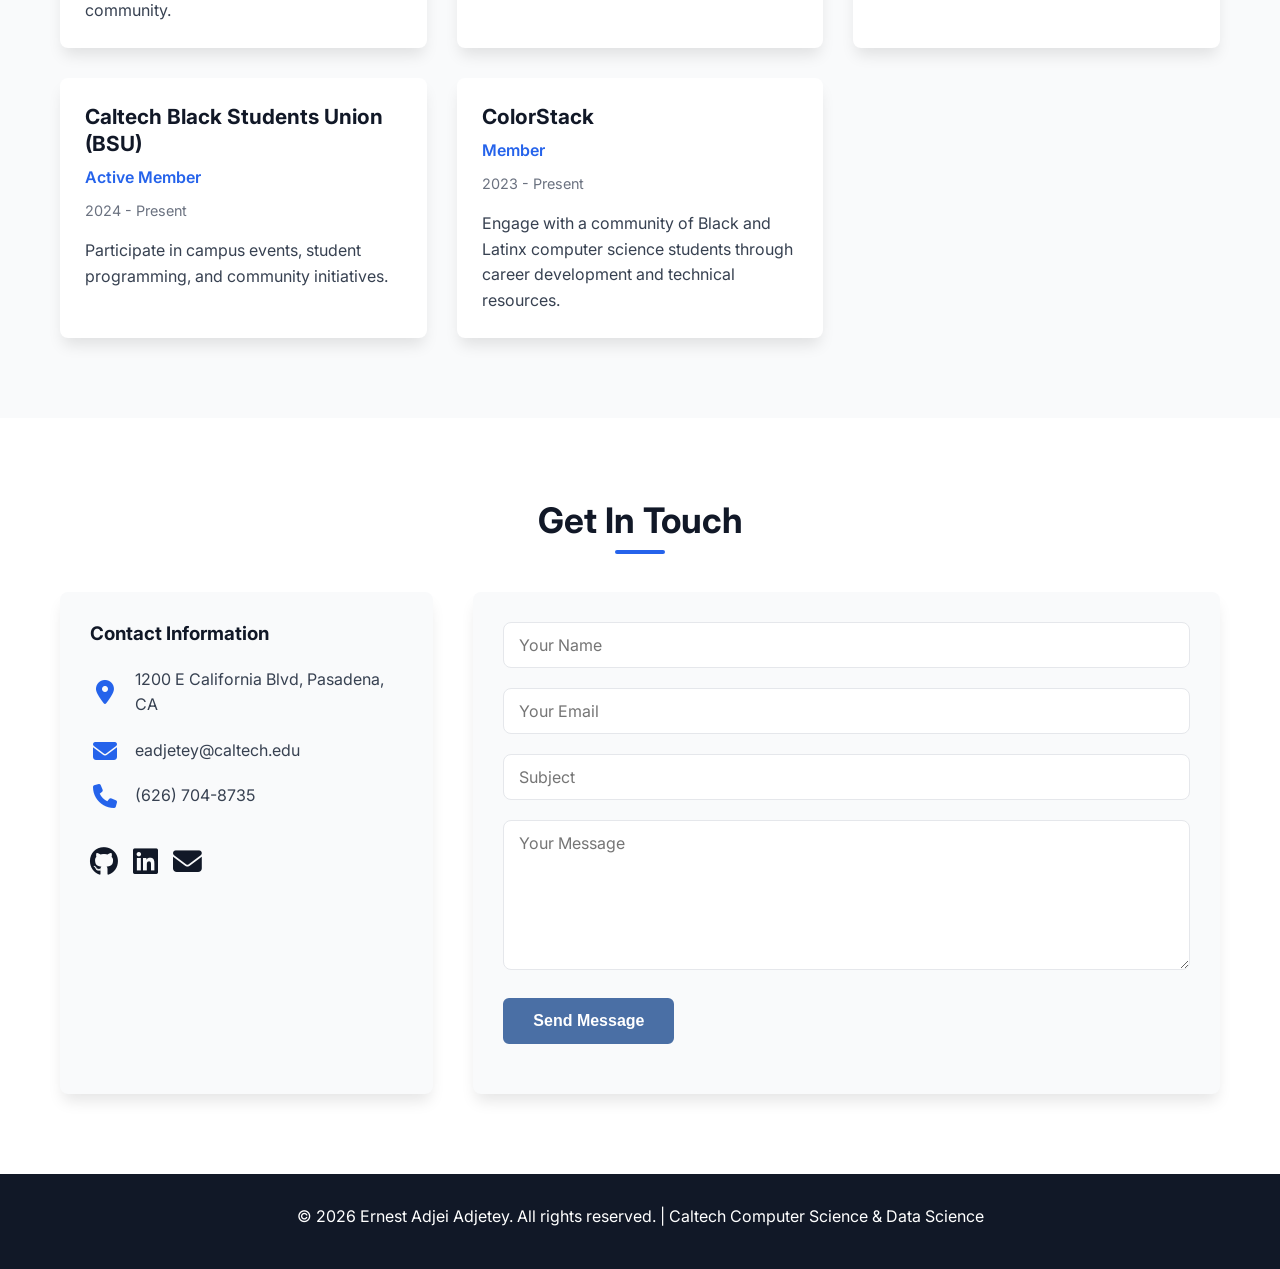
==== commit b73d8271: "Add Admissions roles and improve portfolio readability" ====
--- a/index.html
+++ b/index.html
@@ -144,10 +144,10 @@
                         <h4>Intuit</h4>
                         <p class="duration">June 2026 – Present</p>
                         <ul>
-                            <li>Designed and shipped production backend features in Java for Intuit’s enterprise data lineage platform, extending node resolution across additional asset types using AWS Neptune graph queries and structured error handling.</li>
-                            <li>Built Model Context Protocol tools exposing lineage REST APIs to Claude AI agents, enabling grounded asset resolution, lineage analysis, and ownership lookup through trusted production systems.</li>
-                            <li>Improved system reliability by defining clear behavior for successful, missing, ambiguous, and overly broad requests.</li>
-                            <li>Optimized lineage-score processing with server-side Gremlin aggregation, preserving exact counts while limiting diagnostic payloads and application-side materialization.</li>
+                            <li>Designed and shipped production backend features in <strong>Java</strong> for Intuit’s enterprise data lineage platform, extending node resolution across additional asset types using <strong>AWS Neptune</strong> graph queries and structured error handling.</li>
+                            <li>Built <strong>Model Context Protocol (MCP)</strong> tools exposing lineage <strong>REST APIs</strong> to <strong>Claude AI agents</strong>, enabling grounded asset resolution, lineage analysis, and ownership lookup through trusted production systems.</li>
+                            <li>Improved <strong>system reliability</strong> by defining clear behavior for successful, missing, ambiguous, and overly broad requests.</li>
+                            <li>Optimized lineage-score processing with <strong>server-side Gremlin aggregation</strong>, preserving exact counts while limiting diagnostic payloads and application-side materialization.</li>
                         </ul>
                     </div>
                 </div>
@@ -156,13 +156,12 @@
                     <div class="timeline-content">
                         <h3>Research Data Software Engineer Assistant</h3>
                         <h4>CaltechDATA</h4>
-                        <p class="duration">September 2024 - Present | Pasadena, CA</p>
-                        <ul>
-                            <li>Build <strong>Python</strong> scripts to automate data harvesting, processing, and analysis from CaltechDATA via <strong>APIs</strong>, enhancing metadata quality assessment for <strong>2,800+ records</strong></li>
-                            <li>Created tools to assist users in uploading and editing data in CaltechDATA, streamlining data deposition workflows</li>
-                            <li>Identify and facilitate ingestion of missing datasets linked to Caltech publications through metadata analysis</li>
-                            <li>Maintain platform for <strong>650+ Caltech professors and researchers</strong>, improving data storage and publication</li>
-                        </ul>
+                        <p class="duration">September 2024 – June 2026 | Pasadena, CA</p>
+                        <ul>
+                            <li>Built <strong>Python</strong> automation pipelines to harvest and process <strong>3,000+ research datasets</strong> through <strong>REST APIs</strong>.</li>
+                            <li>Implemented <strong>metadata analysis workflows</strong> to identify and reconcile <strong>missing datasets</strong> linked to Caltech publications.</li>
+                            <li>Supported <strong>data infrastructure</strong> used by <strong>650+ faculty and researchers</strong>, improving research data reliability and preservation.</li>
+                        </ul>
                     </div>
                 </div>
                 
@@ -170,12 +169,12 @@
                     <div class="timeline-content">
                         <h3>Machine Learning Research Assistant</h3>
                         <h4>Caltech First Year Success Research Institute</h4>
-                        <p class="duration">August 2024 - Present | Pasadena, CA</p>
-                        <ul>
-                            <li>Engineered <strong>U-Net</strong> workflows in <strong>Python/C++</strong> for geological fracture detection, enhancing segmentation accuracy by <strong>20%</strong> on GPU-accelerated systems</li>
-                            <li>Optimized AI model performance by <strong>20%</strong> through prompt engineering and multispectral data integration</li>
-                            <li>Developed automated labeling pipelines for UAV imagery datasets with <strong>Python</strong> and <strong>Linux shell scripts</strong></li>
-                        </ul>
+                        <p class="duration">August 2024 – September 2025 | Pasadena, CA</p>
+                        <ul>
+                            <li>Engineered <strong>U-Net</strong> models in <strong>Python/PyTorch/C++</strong> for geological fracture detection, improving segmentation accuracy by <strong>20%</strong>.</li>
+                            <li>Integrated <strong>multispectral imagery</strong> and <strong>optimized preprocessing</strong> to improve <strong>model robustness</strong> across geological conditions.</li>
+                            <li>Developed automated labeling pipelines for <strong>10,000+ UAV imagery samples</strong> using <strong>Python</strong> and <strong>Linux shell scripts</strong>.</li>
+                        </ul>
                     </div>
                 </div>
                 
@@ -183,12 +182,12 @@
                     <div class="timeline-content">
                         <h3>Quantitative Trading Researcher</h3>
                         <h4>Caltech Quantitative Finance Research Group</h4>
-                        <p class="duration">July 2025 - September 2025 | Pasadena, CA</p>
-                        <ul>
-                            <li>Designed mean-reversion strategies in <strong>Python/C</strong> achieving <strong>15% alpha</strong> on futures using regime-switching models</li>
-                            <li>Modeled market microstructure to uncover <strong>$450K/day arbitrage spreads</strong> across exchanges through data-driven analysis</li>
-                            <li>Built automated risk framework monitoring <strong>50+ portfolio metrics</strong> in real-time with <strong>SQL</strong></li>
-                        </ul>
+                        <p class="duration">July 2025 – Present | Pasadena, CA</p>
+                        <ul>
+                            <li>Built mean-reversion strategies in <strong>Python/C</strong> using regime-switching models, achieving <strong>15% alpha</strong> in backtests.</li>
+                            <li>Modeled <strong>market microstructure</strong> and <strong>order book dynamics</strong> to quantify <strong>cross-exchange arbitrage</strong> in simulation.</li>
+                            <li>Built a real-time <strong>SQL</strong>-based risk monitoring framework tracking <strong>50+ portfolio metrics</strong>, drawdowns, and exposure.</li>
+                        </ul>
                     </div>
                 </div>
 
@@ -198,9 +197,9 @@
                         <h4>Founder & Full-Stack Developer</h4>
                         <p class="duration">January 2024 – Present</p>
                         <ul>
-                            <li>Built a full-stack healthcare application with backend services, patient workflows, and secure data handling.</li>
-                            <li>Implemented real-time patient tracking and appointment-management features for healthcare operations.</li>
-                            <li>Used Node.js, Express, MongoDB, and Linux in the application stack.</li>
+                            <li>Built a <strong>full-stack healthcare application</strong> with <strong>backend services</strong>, patient workflows, and <strong>secure data handling</strong>.</li>
+                            <li>Implemented <strong>real-time patient tracking</strong> and <strong>appointment-management features</strong> for healthcare operations.</li>
+                            <li>Used <strong>Node.js</strong>, Express, <strong>MongoDB</strong>, and <strong>Linux</strong> in the application stack.</li>
                         </ul>
                     </div>
                 </div>
@@ -297,34 +296,40 @@
         </div>
     </section>
 
-    <!-- Activities Section -->
-    <section class="activities">
-        <div class="container">
-            <h2 class="section-title">Leadership & Activities</h2>
-            <div class="activities-grid">
-                <div class="activity-card">
-                    <h3>Caltech International Student Association</h3>
-                    <p class="role">Technical Lead</p>
-                    <p class="duration">2024 - Present</p>
-                    <p>Develop and maintain association website and event management system using React/Node.js, improving member engagement by 40%.</p>
-                </div>
-                <div class="activity-card">
-                    <h3>Caltech Y Rising Program</h3>
-                    <p class="role">Volunteer Tutor</p>
-                    <p class="duration">2024 - Present</p>
-                    <p>Provide programming and mathematics tutoring to 20+ students, improving technical interview performance.</p>
-                </div>
-                <div class="activity-card">
-                    <h3>Caltech Black Students Union (BSU)</h3>
-                    <p class="role">Active Member</p>
-                    <p class="duration">2024 - Present</p>
-                    <p>Participate in diversity initiatives and technical workshops, contributing to inclusive STEM community building.</p>
-                </div>
+    <!-- Leadership & Campus Involvement Section -->
+    <section class="activities">
+        <div class="container">
+            <h2 class="section-title">Leadership & Campus Involvement</h2>
+            <div class="activities-grid">
+                <div class="activity-card">
+                    <h3>Caltech Admissions Ambassador</h3>
+                    <p class="role">Admissions Ambassador</p>
+                    <p class="duration">January 2025 – Present</p>
+                    <p>Represent Caltech in conversations with prospective students and families, sharing student experiences and helping visitors understand the academic and campus community.</p>
+                </div>
+                <div class="activity-card">
+                    <h3>Caltech Admissions</h3>
+                    <p class="role">Social Media Ambassador</p>
+                    <p class="duration">January 2025 – Present</p>
+                    <p>Create student-focused content highlighting academics, internships, campus life, and the Caltech experience for prospective students across social media.</p>
+                </div>
+                <div class="activity-card">
+                    <h3>Caltech Y RISE</h3>
+                    <p class="role">Tutor</p>
+                    <p class="duration">2024 - Present</p>
+                    <p>Provide programming and mathematics tutoring to students.</p>
+                </div>
+                <div class="activity-card">
+                    <h3>Caltech Black Students Union (BSU)</h3>
+                    <p class="role">Active Member</p>
+                    <p class="duration">2024 - Present</p>
+                    <p>Participate in campus events, student programming, and community initiatives.</p>
+                </div>
                 <div class="activity-card">
                     <h3>ColorStack</h3>
                     <p class="role">Member</p>
                     <p class="duration">2023 - Present</p>
-                    <p>Engage with community of Black and Latinx computer science students through career development and technical resources.</p>
+                    <p>Engage with a community of Black and Latinx computer science students through career development and technical resources.</p>
                 </div>
             </div>
         </div>
@@ -380,7 +385,7 @@
     <!-- Footer -->
     <footer>
         <div class="container">
-            <p>&copy; 2024 Ernest Adjei Adjetey. All rights reserved. | Caltech Computer Science & Data Science</p>
+            <p>&copy; 2026 Ernest Adjei Adjetey. All rights reserved. | Caltech Computer Science & Data Science</p>
         </div>
     </footer>
 
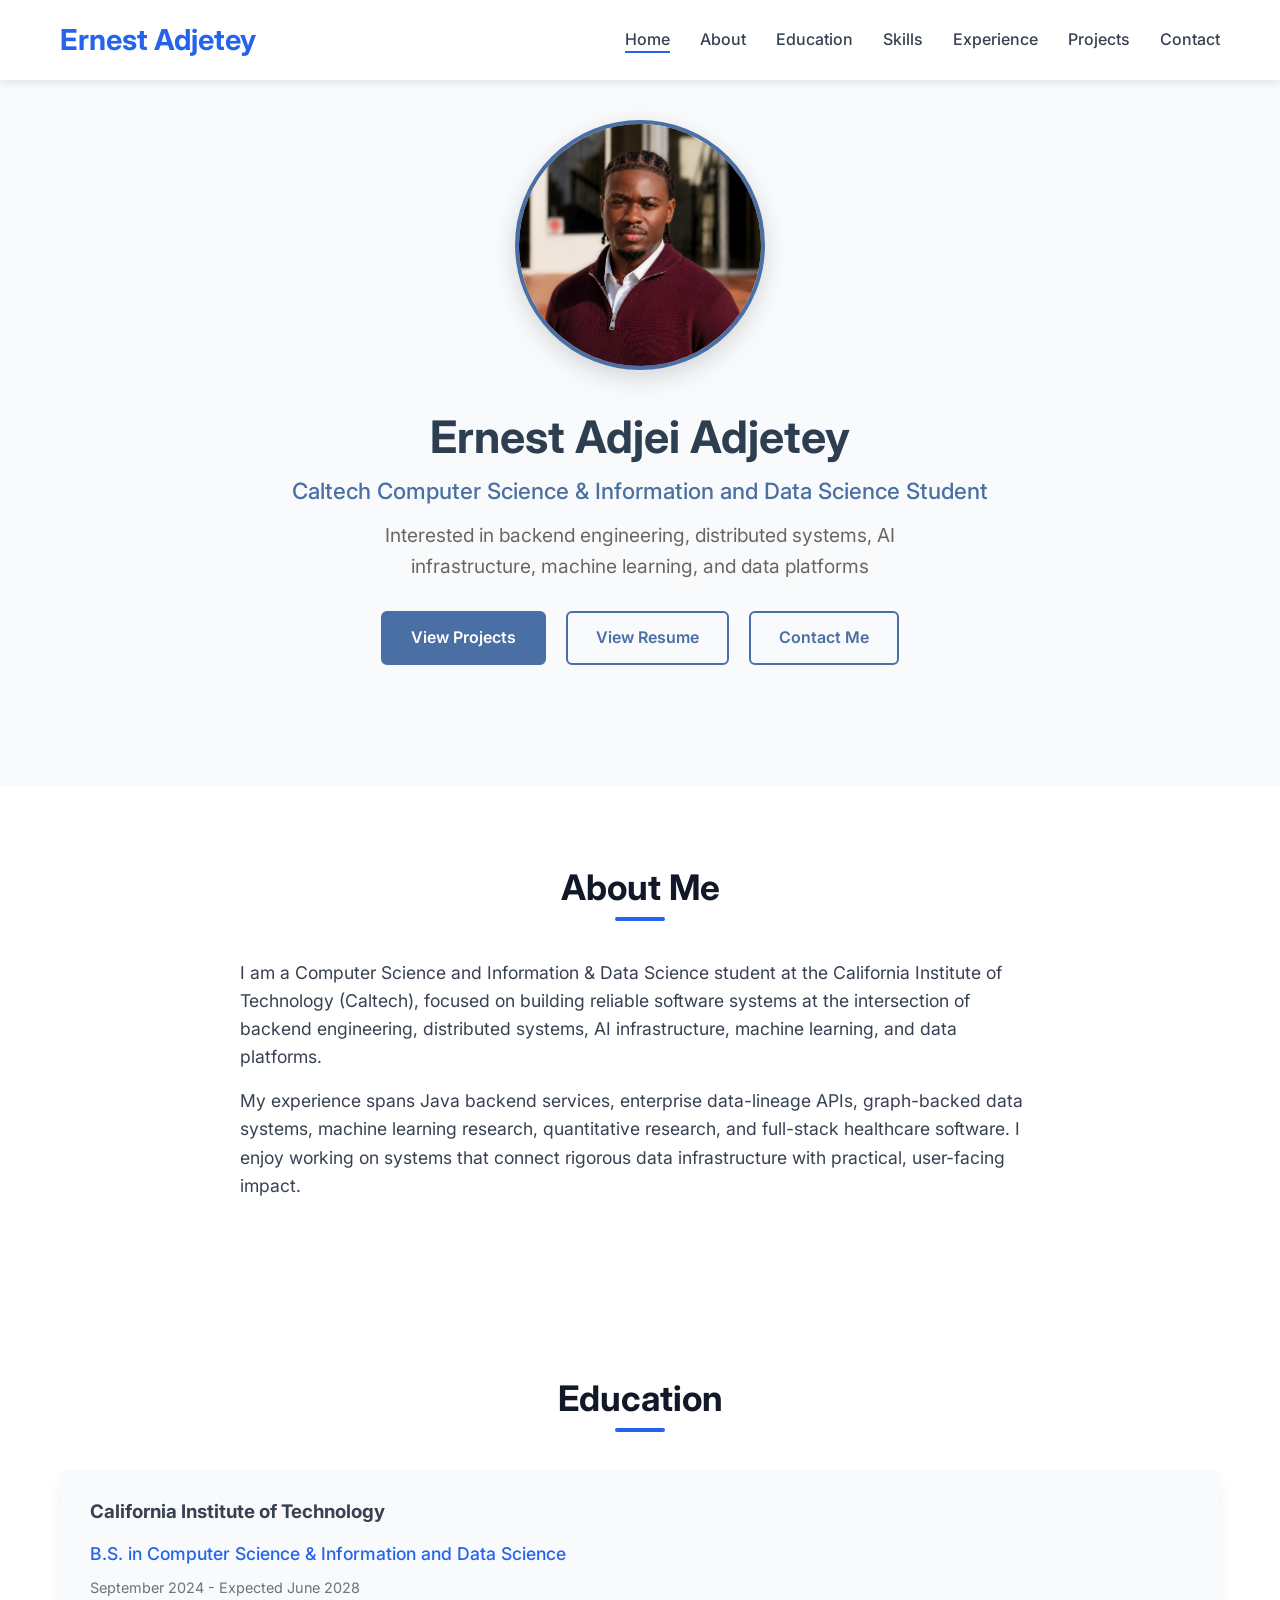
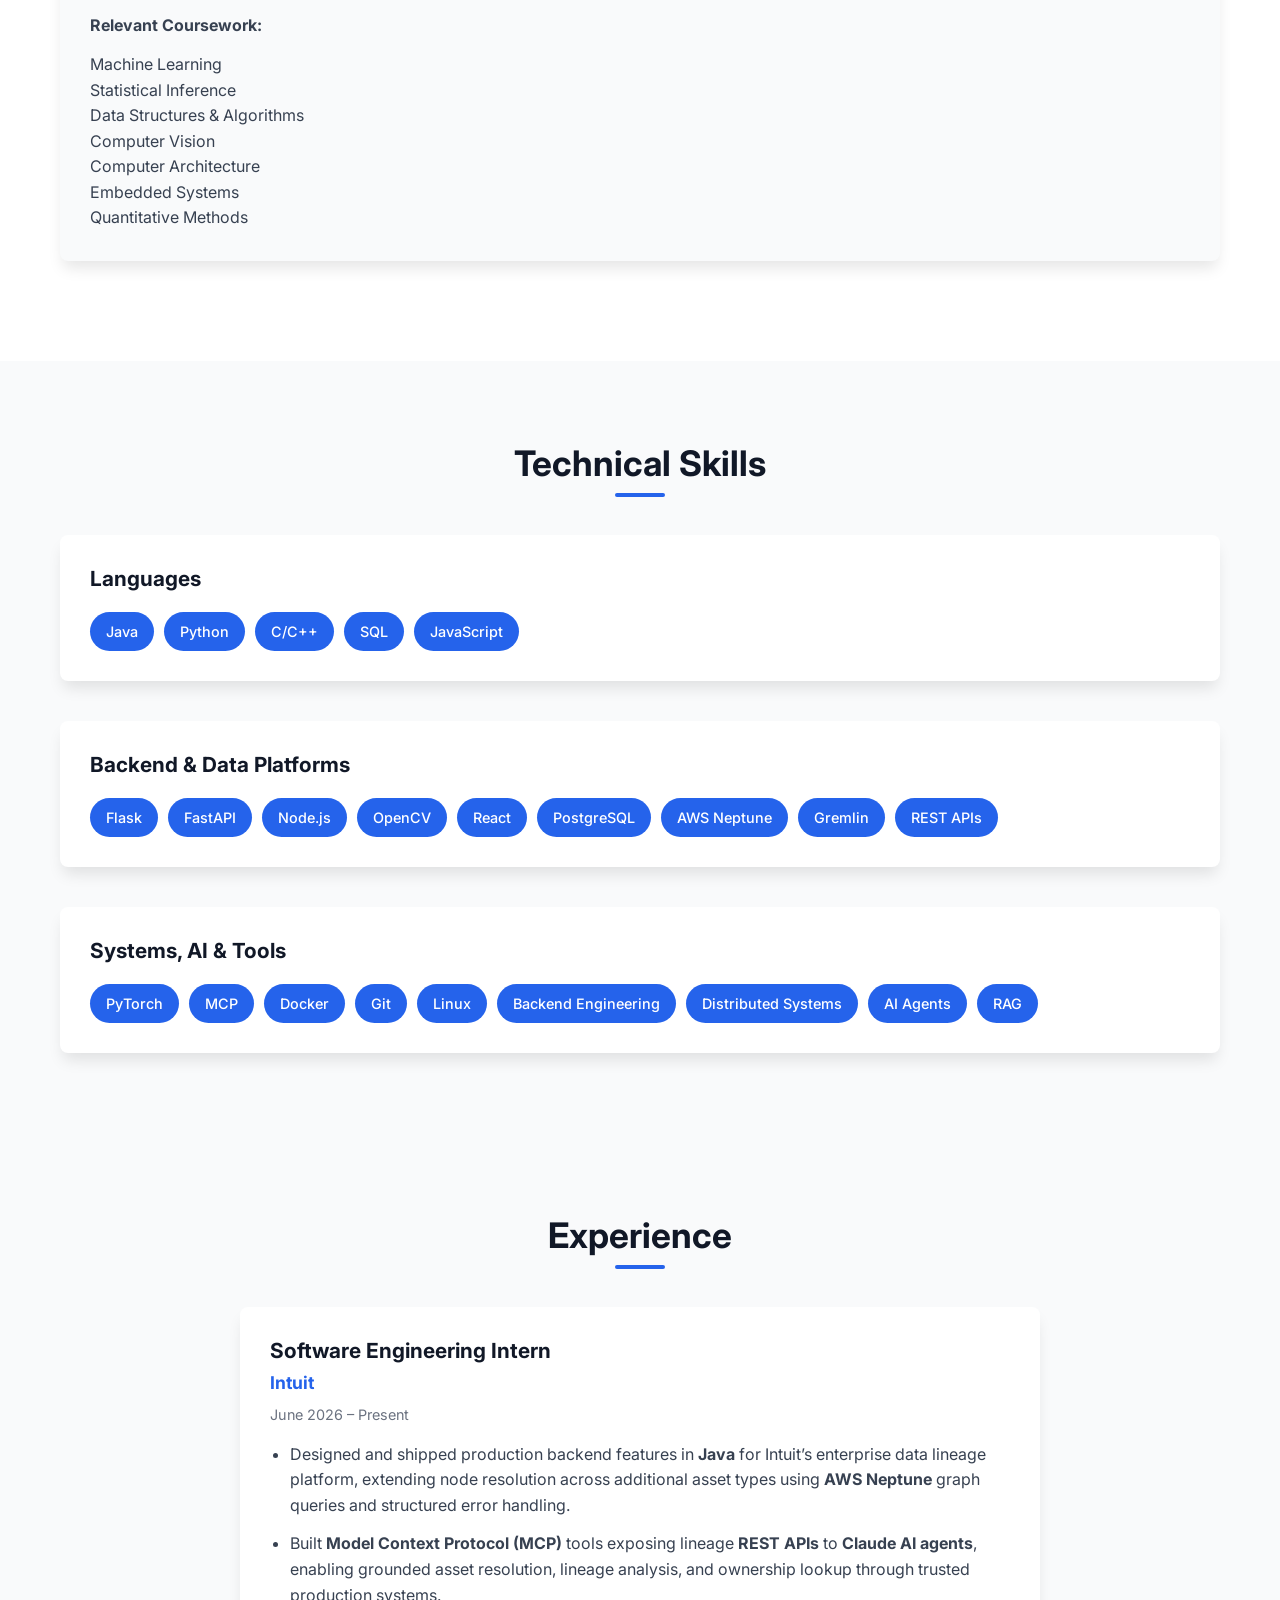
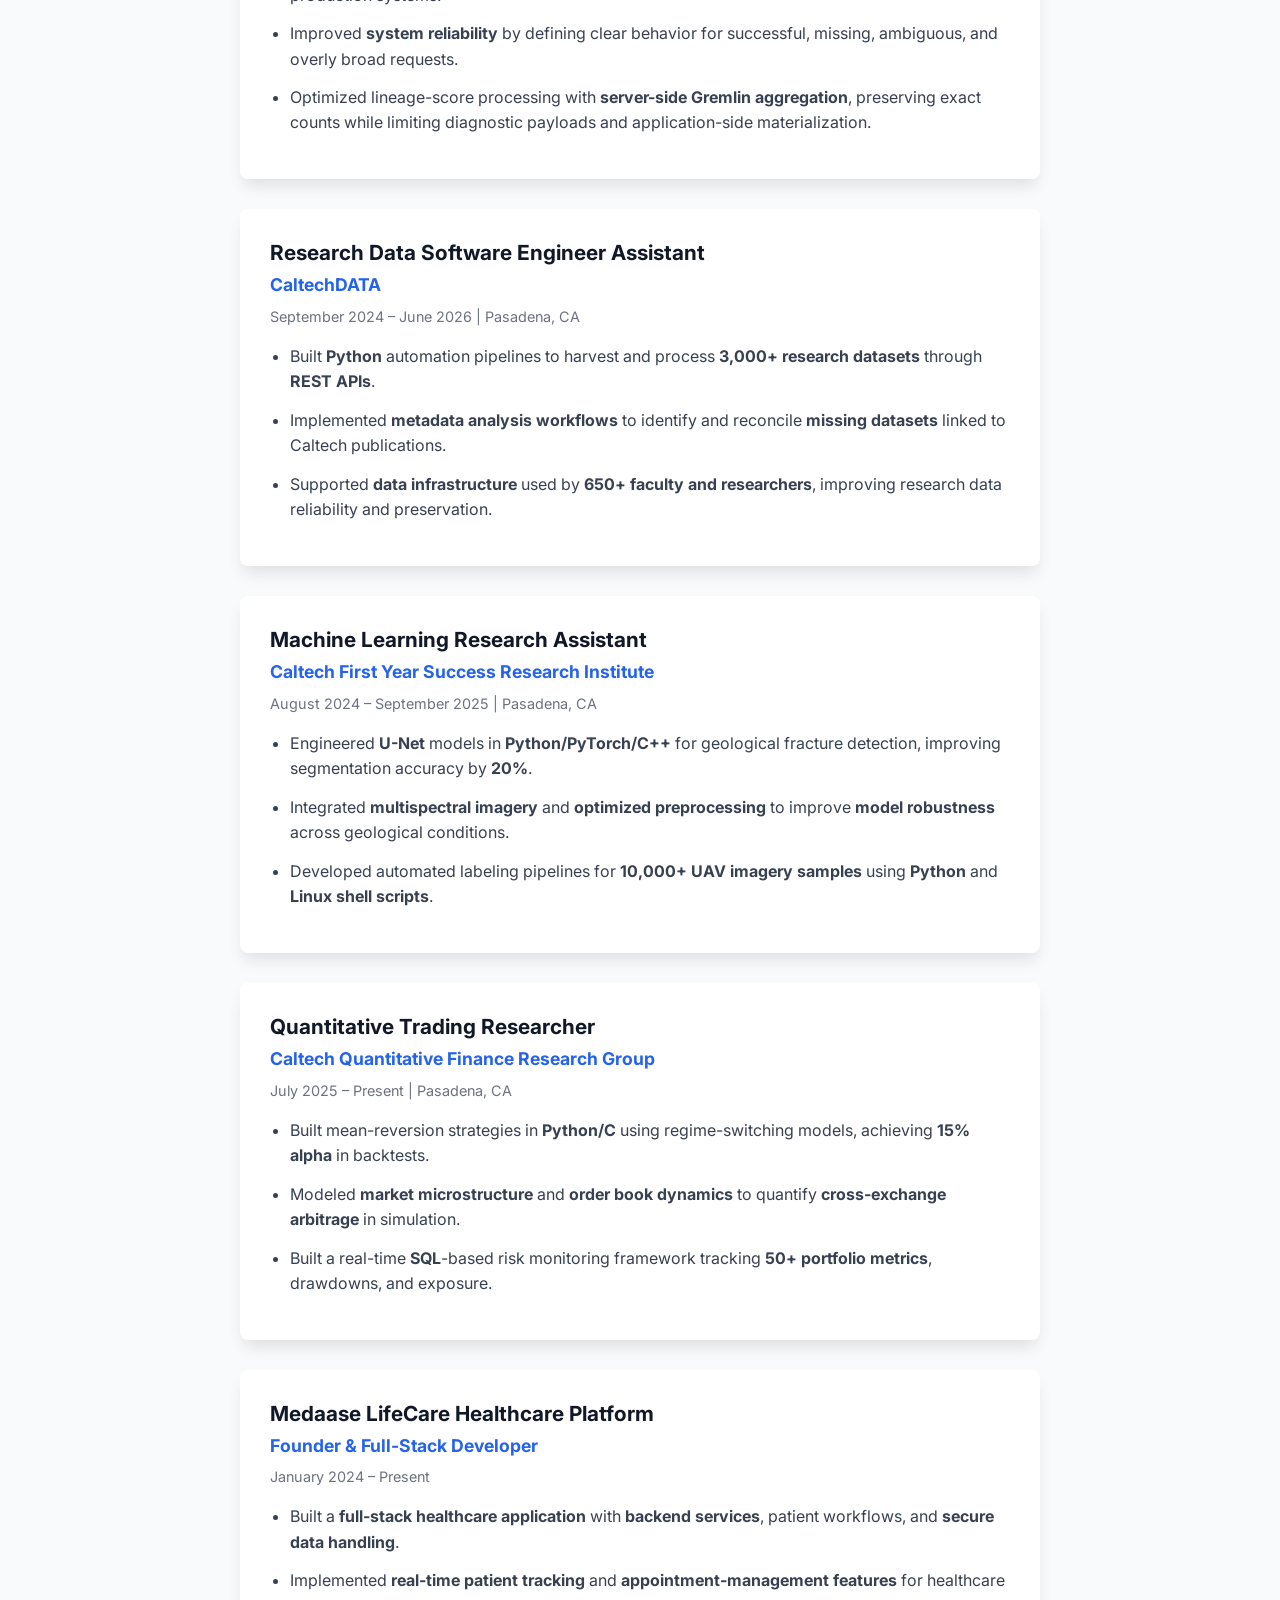
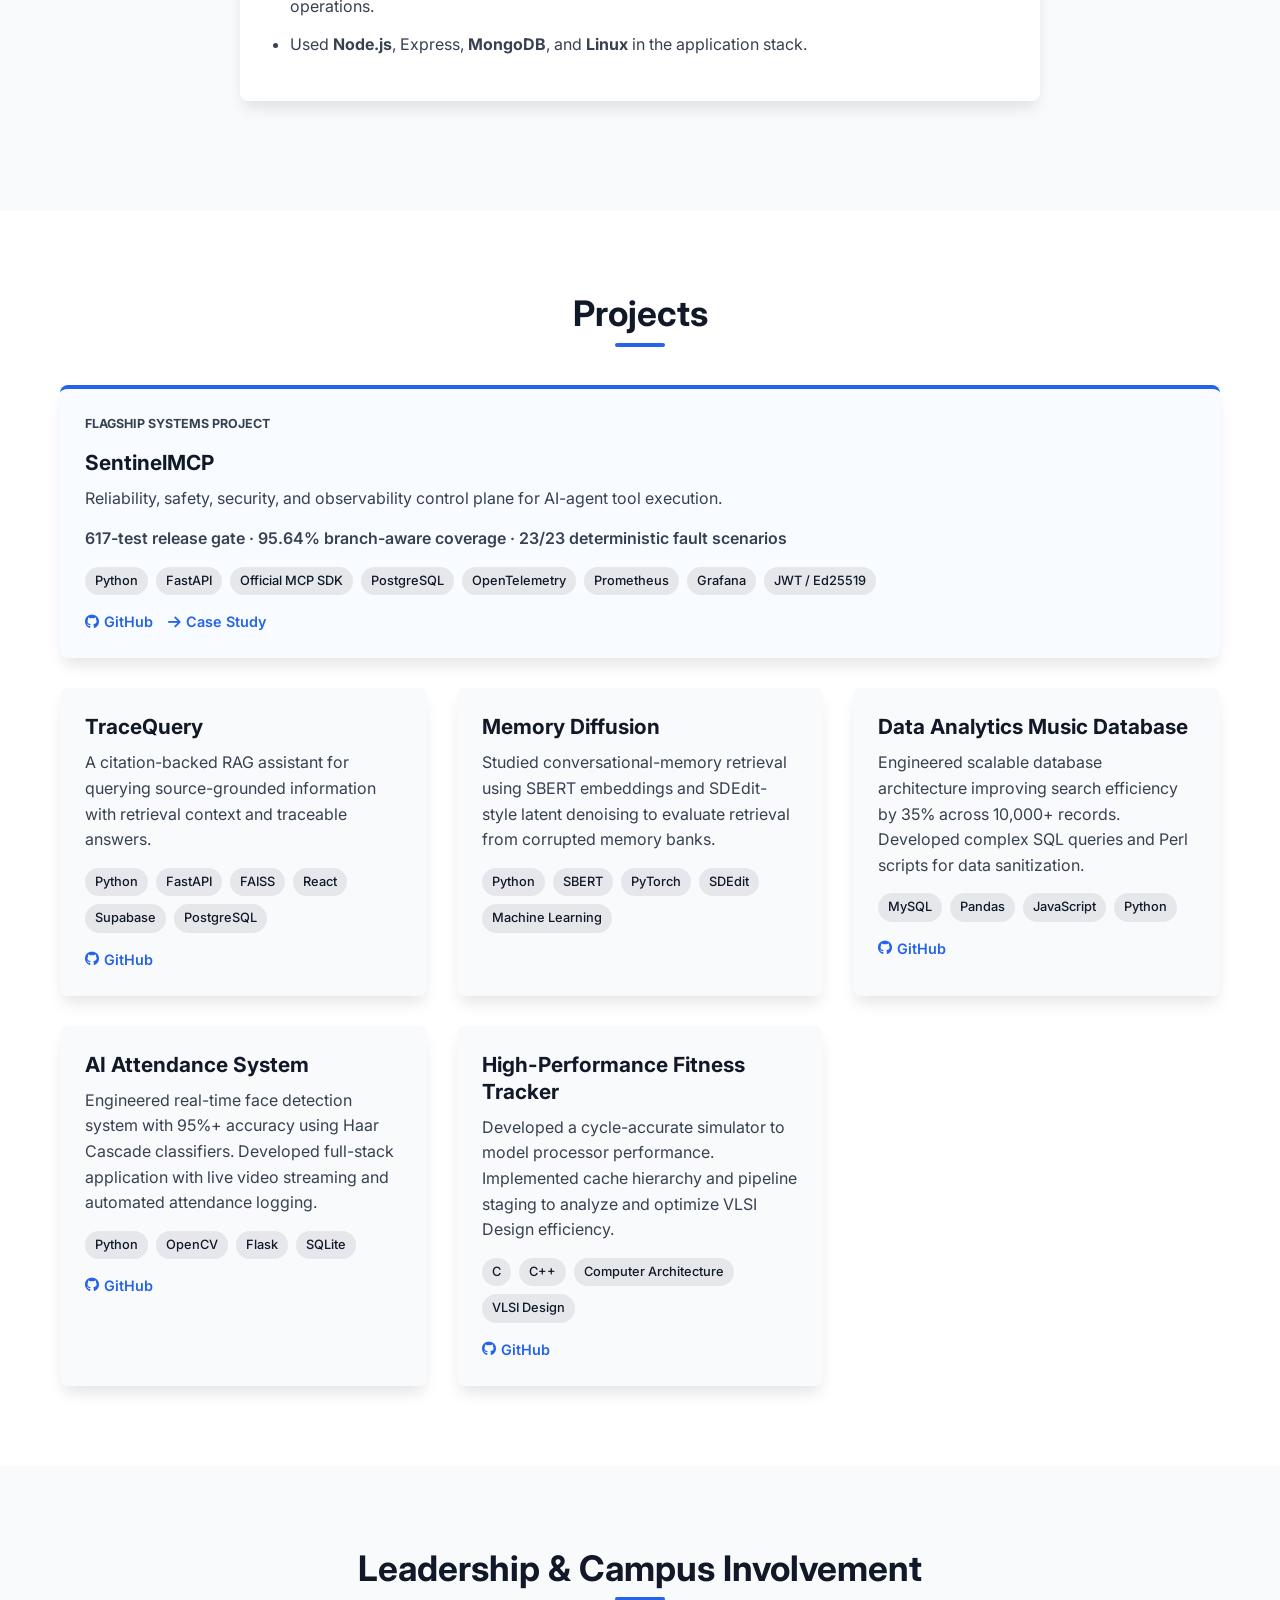
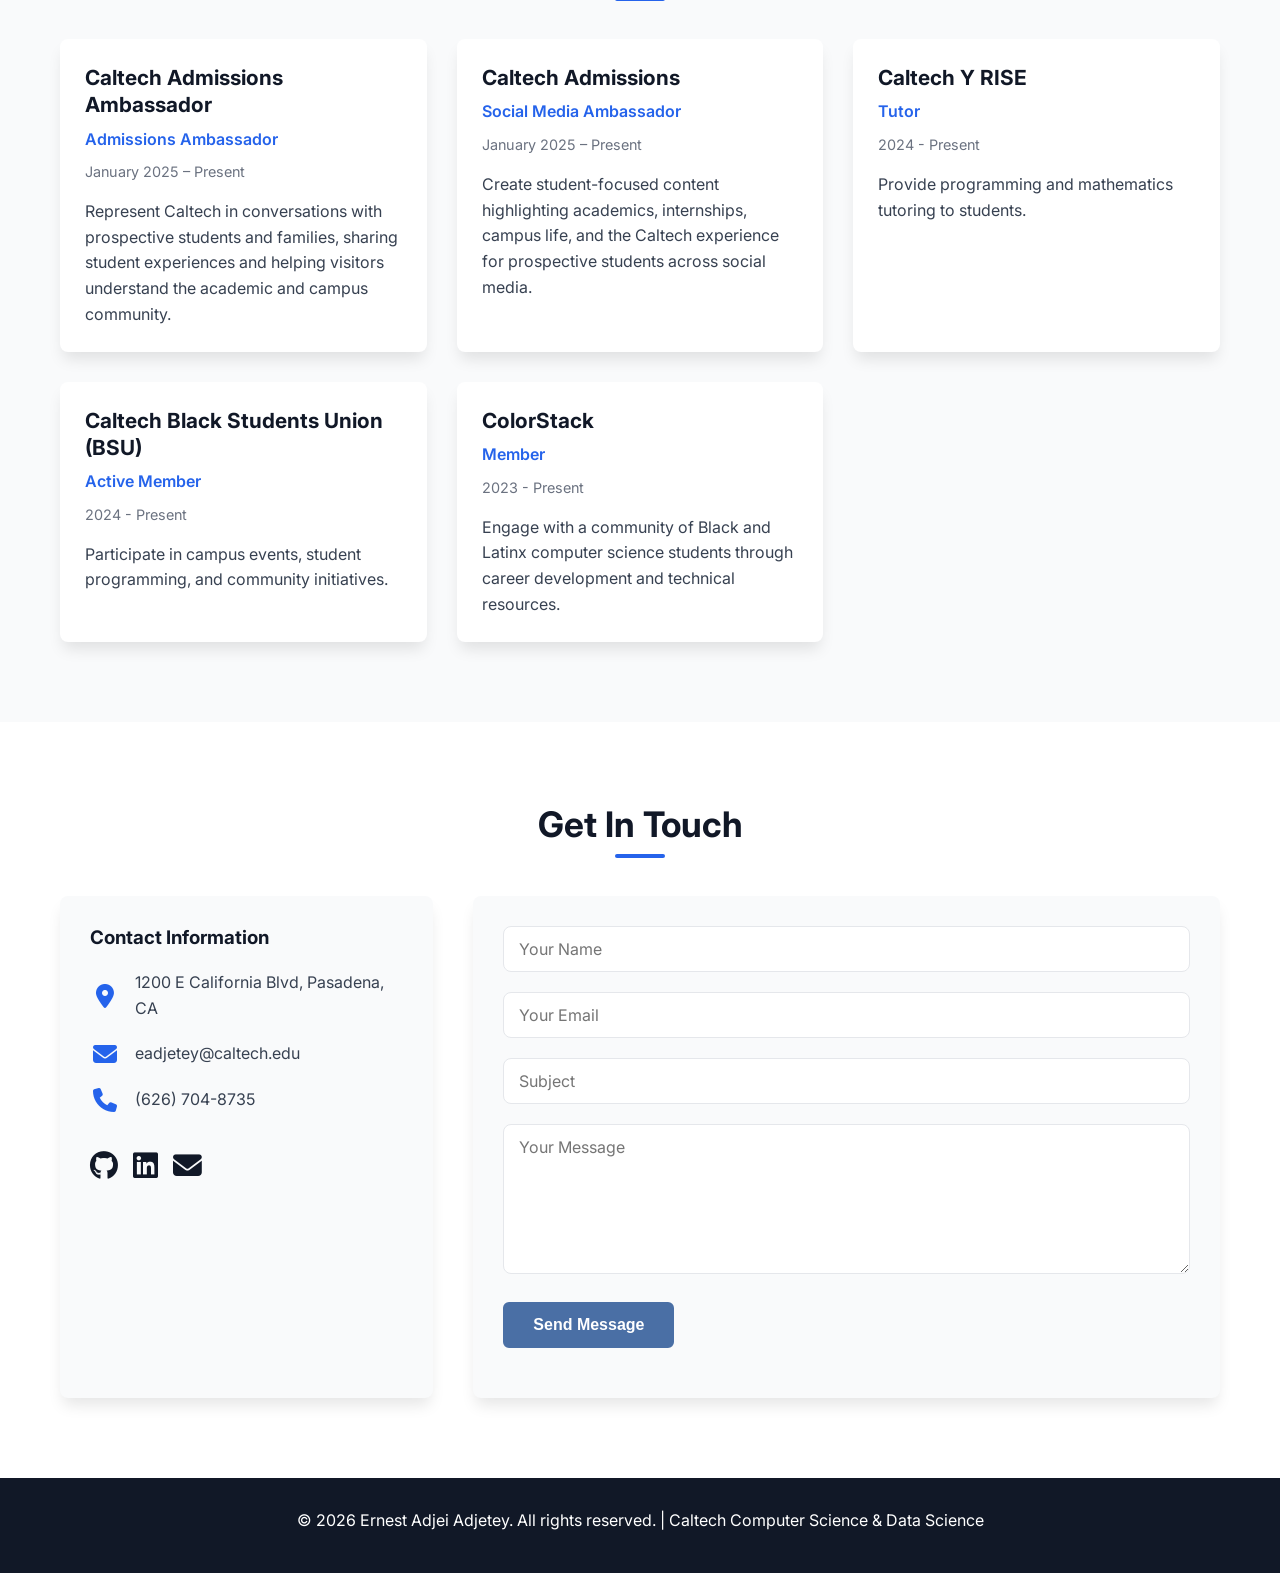
==== commit 9b60006d: "Feature SentinelMCP portfolio case study" ====
--- a/index.html
+++ b/index.html
@@ -3,7 +3,14 @@
 <head>
     <meta charset="UTF-8">
     <meta name="viewport" content="width=device-width, initial-scale=1.0">
-    <title>Ernest Adjei Adjetey | Portfolio</title>
+    <title>Ernest Adjei Adjetey | Backend, Systems & AI Infrastructure</title>
+    <meta name="description" content="Portfolio of Ernest Adjei Adjetey, a Caltech Computer Science and Information and Data Science student building backend systems, AI infrastructure, and data platforms.">
+    <link rel="canonical" href="https://ernest-adjetey.github.io/">
+    <meta property="og:type" content="website">
+    <meta property="og:title" content="Ernest Adjei Adjetey | Backend, Systems & AI Infrastructure">
+    <meta property="og:description" content="Caltech student building reliable backend systems, AI infrastructure, machine learning tools, and data platforms.">
+    <meta property="og:url" content="https://ernest-adjetey.github.io/">
+    <meta property="og:image" content="https://ernest-adjetey.github.io/profile.jpeg">
     <link rel="stylesheet" href="style.css">
     <link rel="stylesheet" href="https://cdnjs.cloudflare.com/ajax/libs/font-awesome/6.4.0/css/all.min.css">
     <link href="https://fonts.googleapis.com/css2?family=Inter:wght@300;400;500;600;700;800&display=swap" rel="stylesheet">
@@ -22,11 +29,11 @@
                 <li><a href="#projects">Projects</a></li>
                 <li><a href="#contact">Contact</a></li>
             </ul>
-            <div class="burger">
-                <div class="line1"></div>
-                <div class="line2"></div>
-                <div class="line3"></div>
-            </div>
+            <button class="burger" type="button" aria-label="Toggle navigation" aria-expanded="false">
+                <span class="line1"></span>
+                <span class="line2"></span>
+                <span class="line3"></span>
+            </button>
         </nav>
     </header>
 
@@ -212,6 +219,29 @@
         <div class="container">
             <h2 class="section-title">Projects</h2>
             <div class="projects-grid">
+                <article class="project-card flagship-project">
+                    <div class="project-content">
+                        <p class="project-eyebrow">Flagship Systems Project</p>
+                        <h3>SentinelMCP</h3>
+                        <p>Reliability, safety, security, and observability control plane for AI-agent tool execution.</p>
+                        <p class="project-evidence">617-test release gate · 95.64% branch-aware coverage · 23/23 deterministic fault scenarios</p>
+                        <div class="tech-stack">
+                            <span>Python</span>
+                            <span>FastAPI</span>
+                            <span>Official MCP SDK</span>
+                            <span>PostgreSQL</span>
+                            <span>OpenTelemetry</span>
+                            <span>Prometheus</span>
+                            <span>Grafana</span>
+                            <span>JWT / Ed25519</span>
+                        </div>
+                        <div class="project-links">
+                            <a href="https://github.com/ernest-adjetey/SentinelMCP" class="project-link" target="_blank" rel="noopener noreferrer"><i class="fab fa-github" aria-hidden="true"></i> GitHub</a>
+                            <a href="sentinelmcp.html" class="project-link"><i class="fas fa-arrow-right" aria-hidden="true"></i> Case Study</a>
+                        </div>
+                    </div>
+                </article>
+
                 <div class="project-card">
                     <div class="project-content">
                         <h3>TraceQuery</h3>
@@ -225,7 +255,7 @@
                             <span>PostgreSQL</span>
                         </div>
                         <div class="project-links">
-                            <a href="https://github.com/ernest-adjetey/tracequery" class="project-link"><i class="fab fa-github"></i> GitHub</a>
+                            <a href="https://github.com/ernest-adjetey/tracequery" class="project-link" target="_blank" rel="noopener noreferrer"><i class="fab fa-github" aria-hidden="true"></i> GitHub</a>
                         </div>
                     </div>
                 </div>
@@ -355,9 +385,9 @@
                         <p>(626) 704-8735</p>
                     </div>
                     <div class="social-links">
-                        <a href="https://github.com/ernest-adjetey"><i class="fab fa-github"></i></a>
-                        <a href="https://www.linkedin.com/in/ernest-adjetey-084008213"><i class="fab fa-linkedin"></i></a>
-                        <a href="mailto:eadjetey@caltech.edu"><i class="fas fa-envelope"></i></a>
+                        <a href="https://github.com/ernest-adjetey" aria-label="GitHub profile"><i class="fab fa-github" aria-hidden="true"></i></a>
+                        <a href="https://www.linkedin.com/in/ernest-adjetey-084008213" aria-label="LinkedIn profile"><i class="fab fa-linkedin" aria-hidden="true"></i></a>
+                        <a href="mailto:eadjetey@caltech.edu" aria-label="Email Ernest Adjetey"><i class="fas fa-envelope" aria-hidden="true"></i></a>
                     </div>
                 </div>
                 <div class="contact-form">
--- a/style.css
+++ b/style.css
@@ -53,6 +53,14 @@
     transition: var(--transition);
 }
 
+a:focus-visible,
+button:focus-visible,
+input:focus-visible,
+textarea:focus-visible {
+    outline: 3px solid rgba(37, 99, 235, 0.45);
+    outline-offset: 4px;
+}
+
 ul {
     list-style: none;
 }
@@ -174,9 +182,13 @@
 .burger {
     display: none;
     cursor: pointer;
-}
-
-.burger div {
+    padding: 4px;
+    border: 0;
+    background: transparent;
+}
+
+.burger span {
+    display: block;
     width: 25px;
     height: 3px;
     background-color: var(--dark-color);
@@ -494,6 +506,29 @@
     box-shadow: 0 15px 30px rgba(0, 0, 0, 0.15);
 }
 
+.flagship-project {
+    grid-column: 1 / -1;
+    border-top: 4px solid var(--primary-color);
+    background: #f8fbff;
+}
+
+.flagship-project .project-content {
+    max-width: 980px;
+}
+
+.project-eyebrow,
+.case-eyebrow {
+    color: var(--primary-color);
+    font-size: 0.78rem;
+    font-weight: 700;
+    letter-spacing: 0;
+    text-transform: uppercase;
+}
+
+.project-evidence {
+    font-weight: 600;
+}
+
 .project-content {
     padding: 25px;
 }
@@ -529,6 +564,7 @@
     display: flex;
     gap: 15px;
     margin-top: 15px;
+    flex-wrap: wrap;
 }
 
 .project-link {
@@ -705,6 +741,196 @@
     margin-bottom: 10px;
 }
 
+/* SentinelMCP case study */
+.case-study {
+    padding-top: 80px;
+    background: white;
+}
+
+.case-hero {
+    padding: 72px 0 64px;
+    background: var(--light-color);
+    border-bottom: 1px solid var(--border-color);
+}
+
+.case-hero-content,
+.case-copy {
+    max-width: 940px;
+}
+
+.case-back {
+    display: inline-flex;
+    align-items: center;
+    gap: 8px;
+    margin-bottom: 36px;
+    color: var(--primary-color);
+    font-weight: 600;
+}
+
+.case-back:hover {
+    text-decoration: underline;
+}
+
+.case-hero h1 {
+    margin: 8px 0 18px;
+    color: var(--dark-color);
+    font-size: 3.8rem;
+}
+
+.case-lead {
+    max-width: 820px;
+    margin-bottom: 20px;
+    color: #1f2937;
+    font-size: 1.45rem;
+    font-weight: 500;
+}
+
+.case-intro {
+    max-width: 820px;
+    margin-bottom: 26px;
+    font-size: 1.05rem;
+}
+
+.case-tech {
+    margin-bottom: 28px;
+}
+
+.case-actions {
+    display: flex;
+    flex-wrap: wrap;
+    gap: 14px;
+}
+
+.case-actions .btn {
+    display: inline-flex;
+    align-items: center;
+    justify-content: center;
+    gap: 8px;
+}
+
+.case-section {
+    padding: 72px 0;
+    border-bottom: 1px solid var(--border-color);
+}
+
+.case-section-alt {
+    background: var(--light-color);
+}
+
+.case-section-number {
+    margin-bottom: 8px;
+    color: var(--primary-color);
+    font-size: 0.8rem;
+    font-weight: 700;
+}
+
+.case-section h2 {
+    margin-bottom: 24px;
+    color: var(--dark-color);
+    font-size: 2rem;
+}
+
+.case-section p + p {
+    margin-top: 18px;
+}
+
+.case-list {
+    display: grid;
+    gap: 14px;
+}
+
+.case-list li {
+    position: relative;
+    padding-left: 22px;
+}
+
+.case-list li::before {
+    content: '';
+    position: absolute;
+    top: 0.7em;
+    left: 0;
+    width: 7px;
+    height: 7px;
+    border-radius: 50%;
+    background: var(--primary-color);
+}
+
+.architecture-flow {
+    display: grid;
+    grid-template-columns: repeat(3, minmax(0, 1fr));
+    gap: 10px;
+    margin: 30px 0;
+    padding-left: 0;
+    list-style: none;
+    counter-reset: architecture-step;
+}
+
+.architecture-flow li {
+    min-width: 0;
+    padding: 15px 16px;
+    border-left: 3px solid var(--primary-color);
+    background: white;
+    color: var(--dark-color);
+    font-size: 0.9rem;
+    font-weight: 600;
+    overflow-wrap: anywhere;
+    counter-increment: architecture-step;
+}
+
+.architecture-flow li::before {
+    content: counter(architecture-step, decimal-leading-zero);
+    display: block;
+    margin-bottom: 5px;
+    color: #6b7280;
+    font-size: 0.72rem;
+    font-weight: 700;
+}
+
+.case-note {
+    padding: 18px 20px;
+    border-left: 3px solid var(--primary-color);
+    background: #eff6ff;
+}
+
+.metric-strip {
+    display: grid;
+    grid-template-columns: repeat(4, minmax(0, 1fr));
+    margin: 28px 0;
+    border-top: 1px solid var(--border-color);
+    border-bottom: 1px solid var(--border-color);
+}
+
+.metric-item {
+    min-width: 0;
+    padding: 20px 18px;
+    border-right: 1px solid var(--border-color);
+}
+
+.metric-item:last-child {
+    border-right: 0;
+}
+
+.metric-item strong,
+.metric-item span {
+    display: block;
+    overflow-wrap: anywhere;
+}
+
+.metric-item strong {
+    margin-bottom: 7px;
+    color: var(--dark-color);
+    font-size: 1.2rem;
+}
+
+.metric-item span {
+    color: #6b7280;
+    font-size: 0.82rem;
+}
+
+.case-footer-actions {
+    margin-top: 32px;
+}
+
 /* Animation for project cards */
 @keyframes fadeInUp {
     from {
@@ -733,6 +959,18 @@
     
     .hero-title {
         font-size: 1.5rem;
+    }
+
+    .metric-strip {
+        grid-template-columns: repeat(2, minmax(0, 1fr));
+    }
+
+    .metric-item:nth-child(2) {
+        border-right: 0;
+    }
+
+    .metric-item:nth-child(-n + 2) {
+        border-bottom: 1px solid var(--border-color);
     }
 }
 
@@ -789,6 +1027,18 @@
     .burger {
         display: block;
     }
+
+    .case-hero h1 {
+        font-size: 2.8rem;
+    }
+
+    .case-lead {
+        font-size: 1.2rem;
+    }
+
+    .architecture-flow {
+        grid-template-columns: repeat(2, minmax(0, 1fr));
+    }
     
     .about-content {
         text-align: center;
@@ -836,4 +1086,35 @@
     section {
         padding: 60px 0;
     }
-}+
+    .case-hero {
+        padding: 48px 0;
+    }
+
+    .case-hero h1 {
+        font-size: 2.2rem;
+    }
+
+    .case-actions {
+        flex-direction: column;
+    }
+
+    .case-actions .btn {
+        width: 100%;
+    }
+
+    .architecture-flow,
+    .metric-strip {
+        grid-template-columns: 1fr;
+    }
+
+    .metric-item,
+    .metric-item:nth-child(2) {
+        border-right: 0;
+        border-bottom: 1px solid var(--border-color);
+    }
+
+    .metric-item:last-child {
+        border-bottom: 0;
+    }
+}
